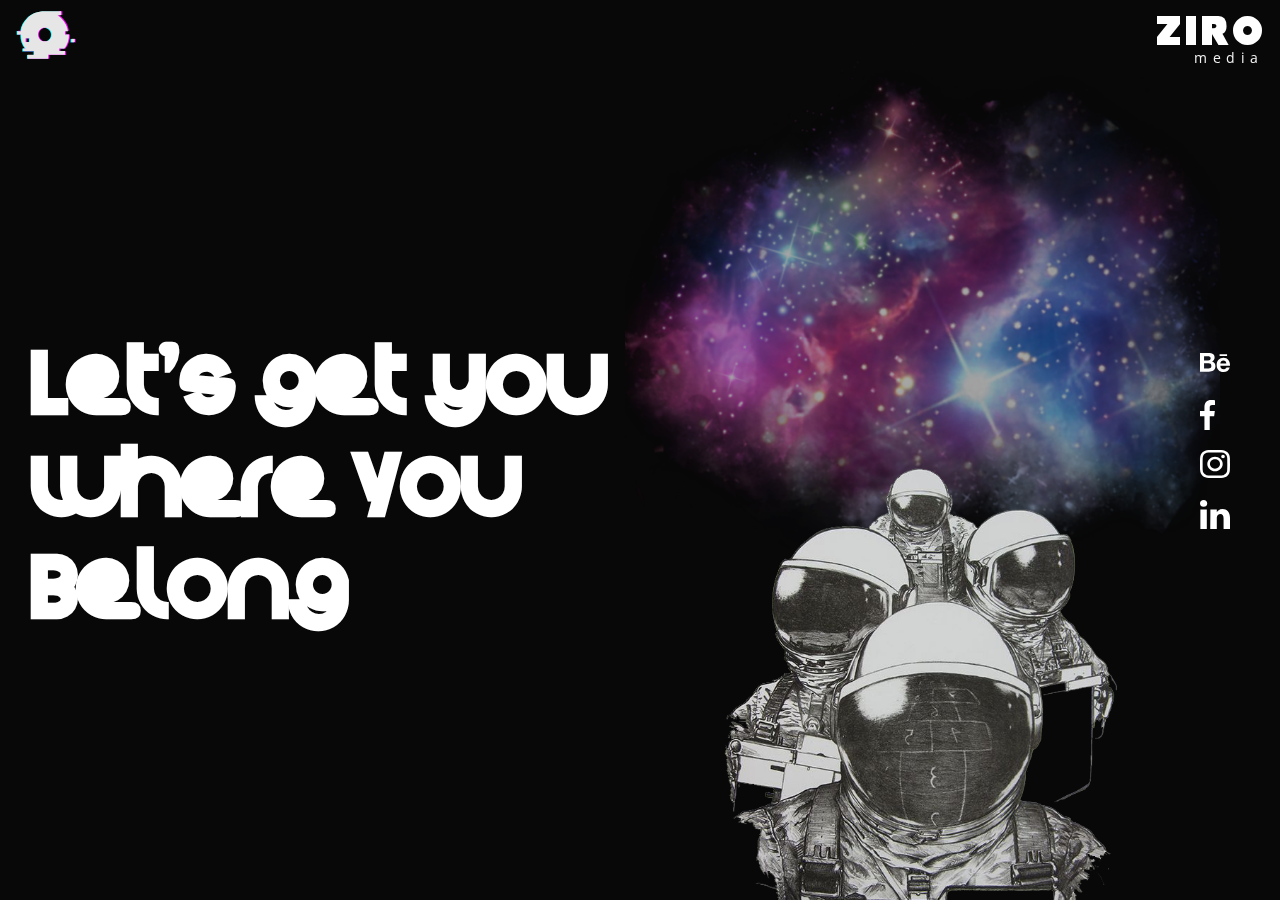
==== index.html @ 58725775 "Initial commit" ====
<!DOCTYPE html>
<html>
<head>
  <meta charset="UTF-8">
  <meta name="description" content="">
  <meta name="viewport" content="width=device-width, initial-scale=1, shrink-to-fit=no">
  <title>ZIRO-MEDIA</title>
  <link rel="icon" href="assets/images/icons/favicon.ico">
  <link href="assets/css/font-awesome.min.css" rel="stylesheet">
  <link href="assets/css/bootstrap.min.css" rel="stylesheet">
  <link href="assets/css/owl.carousel.min.css" rel="stylesheet">
  <link href="assets/css/custom.css" rel="stylesheet">
  <link href="https://fonts.googleapis.com/css2?family=Open+Sans:wght@300;400;600;700&display=swap" rel="stylesheet">
</head>
<body>
  <nav class="navbar navbar-expand-sm py-0 top_nav">
    <a href=""><img src="assets/images/Mark 4.svg" width="60"></a>
    <a class="logo" href="#"><span class="ziro">ZIRO</span> <span class="media pl-3">media</span></a>

    <button class="navbar-toggler" type="button" data-toggle="collapse" data-target="#collapsibleNavbar">
      <span class="navbar-toggler-icon"></span>
    </button>
    <!-- <div class="collapse navbar-collapse" id="collapsibleNavbar">
      <ul class="navbar-nav">
        <li class="nav-item">
          <a class="nav-link" href="#">Link</a>
        </li>
        <li class="nav-item">
          <a class="nav-link" href="#">Link</a>
        </li>
        <li class="nav-item">
          <a class="nav-link" href="#">Link</a>
        </li>    
      </ul>
    </div> -->  
  </nav>
  <aside class="social">
    <ul>
      <li><a href="#"><img src="assets/images/icons/Behance.svg"></a></li>
      <li><a href="#"><img src="assets/images/icons/Facebook.svg"></a></li>
      <li><a href="#"><img src="assets/images/icons/Instagram.svg"></a></li>
      <li><a href="#"><img src="assets/images/icons/LinkedIn.svg"></a></li>
    </ul>
  </aside>
  <section class="home_banner">
    <div class="banner_text">
      <div class="position-relative">
        <div class="anim" data-text='Let’s get you where You Belong'>Let’s get you where You Belong</div>
      </div>
    </div>
    <div class="banner_img">
      <img src="assets/images/SpaceBG-h.png">
      <img src="assets/images/Astronauts.png">
    </div>
    
  </section>
  
  <!-- <div class="scanlines"></div> -->

  <!-- scripts -->
  <script src="assets/js/jquery-3.5.1.min.js"></script>
  <script src="assets/js/popper.min.js"></script>
  <script src="assets/js/bootstrap.min.js"></script>
  <script src="assets/js/owl.carousel.min.js"></script>
  <script src="assets/js/custom.js"></script>
</body>
</html>
---- assets/css/custom.css ----
body{
    max-width: 1366px;
    margin: auto;
    color: #000000DE;
    font-family: 'Open Sans', sans-serif;
    letter-spacing: .11px;
    font-weight: 400;
    font-size: 14px;
    background: #080808;
}
*{
    box-sizing: border-box;
}
@font-face {
  font-family: 'crystal-lake-font';
  src: local('crystal lake font'), url(../font/Crystal-Lake.woff) format('woff');
}
@font-face {
  font-family: 'mad-hacker-font';
  src: local('mad hacker font'), url(../font/MadHacker-YYqv.woff) format('woff');
}
@font-face {
  font-family: 'SonOfAGlitch';
  src: url(../font/SonOfAGlitch-pK7d.woff) format('woff');
}
.mad{
    font-family: 'mad-hacker-font', sans-serif;
}
.crystal{
    font-family: 'crystal-lake-font', sans-serif;
}
.son{
    font-family: 'SonOfAGlitch', sans-serif;
}
.logo{
    display: flex;
    align-items: flex-end;
    margin-left: auto;
    flex-flow: column;
}
.logo .ziro{
    color: #fff;
    display: block;
    font-size: 42px;
    line-height: 55px;
    font-family: 'mad-hacker-font', sans-serif;
    /*background-image: url(../images/ZIRO.png);*/
    /*background-repeat: repeat;
    -webkit-background-clip: text;
    -webkit-text-fill-color: transparent;*/
}
.logo .ziro.glitch::after{
    text-shadow: -5px 0 #17289c;
}
.logo .media{
    color: #F2F2F2;
    font-size: 14px;
    line-height: 25px;
    letter-spacing: 0.4em;
    margin-top: -10px;
}
.top_nav{
    position: fixed;
    top: 0;
    width: 100%;
    background: rgb(8 8 8 / 70%);
    z-index: 100;
    left: 0;
}
.font_8{
    font-size: 8px;
}
.font_12{
    font-size: 12px;
}
.font_14{
  font-size: 14px;
}
.font_16{
    font-size: 16px;
}
.font_18{
    font-size: 18px;
}
.font_20{
    font-size: 20px;
}
.font_22{
    font-size: 22px;
}
.font_24{
    font-size: 24px;
}
.font_26{
    font-size: 26px;
}
.font_32{
    font-size: 32px;
}
.font_38{
    font-size: 38px;
}
.font_46{
    font-weight: 46px;
}
.font_60{
    font-size: 60px;
}
.lh-18{
  line-height: 18px;
}
.lh-14{
    line-height: 14px;
}
.lh-22{
  line-height: 22px;
}
.lp_1_5{
  letter-spacing: 1.5px;
}
.mt_16{
    margin-top: 16px;
}
.mb_16{
    margin-bottom: 16px;
}
.mb_5{
    margin-bottom: 5px;
}
.my_24{
    margin-top: 24px;
    margin-bottom: 24px;
}
h1, h2, h3, h4, h5, h6{
  font-weight: 600!important;
}
button:focus, .form-control:focus, input:focus{
    outline: none;
    box-shadow: none;
}
a{
    color: #0076C0;
}
a:hover{
  text-decoration: none;
  color: #66caf9;
}
img{
  max-width: 100%;
}
input::-webkit-input-placeholder, input::-moz-placeholder, input:-ms-input-placeholder, input:-moz-placeholder {
    color: #0A1A4699;
}
.btn{
    cursor: pointer;
    font-size: 18px;
    font-weight: bold;
    letter-spacing: 2px;
}
.glich_btn {
  display: block;
  position: relative;
  background: none;
  border: none;
  outline: none;
  cursor: pointer;
  margin-top: 10px;
  padding: 8px 30px;
  font-size: 0.75em;
  letter-spacing: 0.35em;
  text-align: center;
  text-transform: uppercase;
  border: 1px solid rgba(255, 255, 255, 0.2);
  transition: all 0.2s ease;
  color: #fff;
}
.glich_btn:before, .glich_btn:after {
  content: "SUBMIT";
  position: absolute;
  top: 0;
  left: 0;
  padding: 8px 0;
  width: 100%;
  -webkit-clip: rect(0px, 0px, 0px, 0px);
  clip: rect(0px, 0px, 0px, 0px);
  background: #fff;
  color: #000;
}
.glich_btn:before {
  left: -3px;
  top: -2px;
  text-shadow: 2px 0 #fff;
  box-shadow: 2px 0 #fff;
}
.glich_btn:after {
  left: 2px;
  bottom: -2px;
  text-shadow: -1px 0 #fff;
  box-shadow: -1px 0 #fff;
}
.glich_btn:hover {
  background: white;
  color: black;
}
.glich_btn:hover:before {
  animation: glitch-test 1.5s infinite linear alternate-reverse;
}
.glich_btn:hover:after {
  -webkit-animation: glitch-test 2s infinite linear alternate;
          animation: glitch-test 2s infinite linear alternate;
}

@-webkit-keyframes glitch-test {
  0% {
    clip: rect(-3px, 600px, 0px, 0px);
  }
  5.88235% {
    clip: rect(0px, 600px, 0px, 0px);
  }
  11.76471% {
    clip: rect(-3px, 600px, 0px, 0px);
  }
  17.64706% {
    clip: rect(-3px, 600px, 0px, 0px);
  }
  23.52941% {
    clip: rect(100px, 600px, 100px, 0px);
  }
  29.41176% {
    clip: rect(0px, 600px, 600px, 0px);
  }
  35.29412% {
    clip: rect(100px, 600px, 0px, 0px);
  }
  41.17647% {
    clip: rect(0px, 600px, 600px, 0px);
  }
  47.05882% {
    clip: rect(100px, 600px, 0px, 0px);
  }
  52.94118% {
    clip: rect(-3px, 600px, 0px, 0px);
  }
  58.82353% {
    clip: rect(100px, 450px, 100px, 0px);
  }
  64.70588% {
    clip: rect(0px, 450px, 0px, 0px);
  }
  70.58824% {
    clip: rect(100px, 450px, 100px, 0px);
  }
  76.47059% {
    clip: rect(0px, 450px, 0px, 0px);
  }
  82.35294% {
    clip: rect(0px, 450px, 0px, 0px);
  }
  88.23529% {
    clip: rect(0px, 450px, 0px, 0px);
  }
  94.11765% {
    clip: rect(0px, 450px, 0px, 0px);
  }
  100% {
    clip: rect(0px, 450px, 0px, 0px);
  }
}

@keyframes glitch-test {
  0% {
    clip: rect(-3px, 600px, 0px, 0px);
  }
  5.88235% {
    clip: rect(0px, 600px, 0px, 0px);
  }
  11.76471% {
    clip: rect(-3px, 600px, 0px, 0px);
  }
  17.64706% {
    clip: rect(-3px, 600px, 0px, 0px);
  }
  23.52941% {
    clip: rect(100px, 600px, 100px, 0px);
  }
  29.41176% {
    clip: rect(0px, 600px, 600px, 0px);
  }
  35.29412% {
    clip: rect(100px, 600px, 0px, 0px);
  }
  41.17647% {
    clip: rect(0px, 600px, 600px, 0px);
  }
  47.05882% {
    clip: rect(100px, 600px, 0px, 0px);
  }
  52.94118% {
    clip: rect(-3px, 600px, 0px, 0px);
  }
  58.82353% {
    clip: rect(100px, 450px, 100px, 0px);
  }
  64.70588% {
    clip: rect(0px, 450px, 0px, 0px);
  }
  70.58824% {
    clip: rect(100px, 450px, 100px, 0px);
  }
  76.47059% {
    clip: rect(0px, 450px, 0px, 0px);
  }
  82.35294% {
    clip: rect(0px, 450px, 0px, 0px);
  }
  88.23529% {
    clip: rect(0px, 450px, 0px, 0px);
  }
  94.11765% {
    clip: rect(0px, 450px, 0px, 0px);
  }
  100% {
    clip: rect(0px, 450px, 0px, 0px);
  }
}
.btn:focus, .btn:active{
    outline: unset!important;
    box-shadow: unset!important;
}
.btn-primary{
    background: #fff;
    color: #000;
    border-radius: 2px;
    height: 48px;
    min-width: 150px;
    border: 0;
}
.btn-primary:hover, .btn-primary:focus, .btn-primary:active, .btn-primary:not([disabled]):not(.disabled):active{
    background: #fff;
    color: #000;
}
.btn-secondary, .btn-secondary:hover, .btn-secondary:active, .btn-secondary:not([disabled]):not(.disabled):active{
    background: #EDF7F8;
    border: 1px solid #CBE2F2;
    border-radius: 5px;
    height: 40px;
    color: #0076C0;
}
.btn-type{
    border: 1px solid #CBE2F2;
    border-radius: 5px;
    height: 30px;
    letter-spacing: 0.89px;
    color: #0076C0;
    font-size: 10px;    
    background: transparent;
}
.red{
    color: #EE2A2F;
}
.gray{
  color: #00000099;
}
.white{
  color: #fff;
}
.ofwhite{
    color: #FDFAFA;
}
.dark{
    color: #0A1A46;
}
.blue{
  color: #0076C0;
}
.bg_white{
    background-color: #fff;
}
.bg_gray{
    background-color: #f2f2f2;
}
.bg_blue{
    background-color: #0076C0;
}
.normal{
    font-weight: 400;
}
.semi-bold{
    font-weight: 600;
}
.bold{
  font-weight: bold;
}
.round_10{
    border-radius: 10px;
}
.round_15{
    border-radius: 15px;
}
.round_all{
    border-radius: 100px;
}
input[type=radio]:checked+label{
    color: #424242;
}
/*input style*/
.form-group {
  position: relative;
  padding: 15px 0 0;
  margin-top: 10px;
}
.input {
  font-family: inherit;
  width: 100%;
  border: 0;
  border-bottom: 2px solid #9b9b9b;
  outline: 0;
  font-size: 1.3rem;
  color: #fff;
  padding: 7px 0;
  background: transparent;
  transition: border-color 0.2s;
}
.input::placeholder {
  color: transparent;
}
.input:placeholder-shown ~ label {
  font-size: 1.3rem;
  cursor: text;
  top: 20px;
}
label {
  position: absolute;
  top: 0;
  display: block;
  transition: 0.2s;
  font-size: 1rem;
  color: #9b9b9b;
}
.input:focus {
  padding-bottom: 6px;
  font-weight: 700;
  border-width: 3px;
  border-image: linear-gradient(to right, #11998e, #38ef7d);
  border-image-slice: 1;
}
.input:focus ~ label {
  position: absolute;
  top: 0;
  display: block;
  transition: 0.2s;
  font-size: 1rem;
  color: #11998e;
  font-weight: 700;
}
.input:required, .input:invalid {
  box-shadow: none;
}
/*input style end*/
.row.sm{
    margin-right: -8px;
    margin-left: -8px;
}
.row.sm [class*="col-"]{
    padding-left: 8px;
    padding-right: 8px;
}
.border-left{
    border-left: 1px solid #D6D5D6;
}
.border-right{
    border-right: 1px solid #D6D5D6;
}
.border-right.twopx{
    border-right: 2px solid #D6D5D6;
}
.twopx_bottom{
    border-bottom: 2px solid #D6D5D6;
}
.bg_gradient{
    background: transparent linear-gradient(123deg, #00487C 0%, #8E0B4A 100%) 0% 0% no-repeat padding-box;
}
.social{
    position: fixed;
    right: 50px;
    top: 50%;
    transform: translateY(-50%);
    z-index: 10;
}
.social ul{
    list-style: none;
    padding: 0;
    margin: 0;
}
.social a{
    width: 30px;
    height: 30px;
    display: block;
    margin-bottom: 20px;
}
.social a img{
    max-height: 100%;
}
/*glitch css*/
.anim{
    color: #FFF;
}
.anim::after{
    position: absolute;
    content: attr(data-text);
    bottom: 0;
    left: 0;
    color: #263ae7;
    /*background-color: #242423;*/
    width: 100%;
    visibility: hidden;
}
.anim:hover{
    animation: glitch 4s infinite;
}
.anim:hover::after{
    animation: clip 4s infinite;
}

@keyframes glitch {
    // FIRST GLITCH
    30%{
        text-shadow: 4px -4px 0px rgba(60, 85, 255, 1);
    }
    32%{
        text-shadow: -4px 4px 0px rgba(255,85,0,1); 
    }
    0%, 28%, 34%{
        text-shadow: none;
    }
    31%,32%{
        transform: translate(-7px,7px);
    }
    32%,33%{
        transform: translate(7px,-7px);
    }
    31%,33%{
        transform: translatex(0);
    }
    
    // SECOND GLITCH
    50%{
        text-shadow: 4px 4px 0px rgba(60, 85, 255, 1);
        
    }
    52%{
        text-shadow: -4px -4px 0px rgba(255,85,0,1);    
        
    }
    48%, 54%{
        text-shadow: none;
    }
    49%,52%{
        transform: translatex(0);
    }
    50%{
        transform: translate(7px,7px);
    }
    51%{
        transform: translate(-7px,-7px);
    }
}

@keyframes clip{
    28%, 31%{
        clip: none;
        left: 0;
        visibility: visible;
                color: #FFF;
    }
    30%{
        clip: rect(60px, 999px, 80px, 0px);
        left: -5px;
                color: #D1C9B8;
    }
    48%, 52%{
        clip: none;
        left: 0;
        visibility: visible;
                color: #FFF;
    }
    50%{
        clip: rect(30px, 999px, 55px, 0px);
        left: 5px;
                color: #D1C9B8;
    }
    
}
/*glitch css end*/

.home_banner{
    position: relative;
    padding-left: 30px;
    padding-right: 60px;
    height: calc(100vh - 70px);
    margin-top: 70px;
}
.home_banner .banner_img{
    width: 50%;
    transform: translate(100% , 0);
    position: relative;
    z-index: 1;
    height: 100%;
    max-height: 850px;
    text-align: center;
}
.home_banner .banner_img img{
    max-height: 100%;
    margin-top: -70px;
}
.home_banner .banner_img img:last-child{
    position: absolute;
    bottom: 0px;
    left: 50%;
    transform: translateX(-50%);
    width: auto;
    max-width: 400px;
    margin-top: 0;
}
.home_banner .glitch, .home_banner .glow{
    font-size: 100px;
}
.home_banner .banner_text{
    position: absolute;
    top: 50%;
    transform: translateY(-50%);
    line-height: 102px;
    width: 60%;
    font-family: 'crystal-lake-font', sans-serif;
    font-size: 80px;
    font-weight: bold; 
}
.intro .info{
    position: sticky;
    top: 70px;
    z-index: 1;
}
.intro .info ul{
    max-width: 991px;
    margin: auto;
    list-style: none;
    display: flex;
    justify-content: space-between;
    padding: 0;
    padding-bottom: 10px;
    
}
.intro .info:before{
    content: "";
    position: absolute;
    left: 0;
    top: 0;
    width: 100%;
    height: 100%;
    background: rgb(8 8 8 / 70%);
    z-index: -1;
}
.intro .info a{
    font-weight: 600;
    font-size: 20px;
    letter-spacing: 0.05em;
    color: #FDFAFA;
}
.intro .info a span{
    display: block;
    font-weight: 600;
    font-size: 161px;
    line-height: 82%;
    letter-spacing: -0.06em;
    color: #C4C4C4;
    font-family: 'Signika', sans-serif;
    text-shadow: -3px -4px 1px #999;
}
.intro .info a.page-scroll .anim{
    color: #66caf9;
}
.more_info{
    max-width: 991px;
    margin: auto;
    padding-top: 200px;
}
.intro {
    box-sizing: border-box;
    color: #fff;
    padding-top: 70px;
}
.intro .space_img{
    position: absolute;
    z-index: -1;
    max-width: 250px;
    top: 20px;
}
.intro .satalite_img{
    position: absolute;
    z-index: -1;
    max-width: 200px;
    top: 120px;
}
.intro .satalite_img img:last-child{
    position: absolute;
    top: 75px;
    left: 40px;
}
.intro .info a span.glitch{
    color: #7efcfc;
}
.intro .info a span.glitch::after{
    text-shadow: -5px 0 #2230e2;
}
.intro .text{
    width: 95%;
    font-weight: 300;
    font-size: 25px;
    line-height: 128.7%;
    letter-spacing: 0.285em;
    color: #FDFAFA;
}
.right_img{
    position: absolute;
    right: -200px;
    top: -80px;
    z-index: -1;
}
.right_img img:first-child{
    opacity: .5;
}
.right_img img:last-child{
    position: absolute;
    left: 30%;
}
.imhg1{
    background:url(../images/Clock-glitch.gif);
     background-blend-mode: multiply;
}
.tab_view{
    display: none;
}
.mob_view{
    display: none;
}
.text_heading{
    display: none;
}
/*special text*/
@keyframes animateShadow {
  0% {
    text-shadow: 0px 0px #252526, -1px 1px #252526, -2px 2px #252526, -3px 3px #252526, -4px 4px #252526, -5px 5px #252526, -6px 6px #252526, -7px 7px #252526, -8px 8px #252526, -9px 9px #252526, -10px 10px #252526, -11px 11px #252526, -12px 12px #252526, -13px 13px #252526, -14px 14px #252526, -15px 15px #252526, -16px 16px #252526, -17px 17px #252526, -18px 18px #252526, -19px 19px #252526, -20px 20px #252526, -21px 21px #313134, -22px 22px #313134, -23px 23px #313134, -24px 24px #313134, -25px 25px #313134, -26px 26px #313134, -27px 27px #313134, -28px 28px #313134, -29px 29px #313134, -30px 30px #313134, -31px 31px #313134, -32px 32px #313134, -33px 33px #313134, -34px 34px #313134, -35px 35px #313134, -36px 36px #313134, -37px 37px #313134, -38px 38px #313134, -39px 39px #313134, -40px 40px #313134, -41px 41px #3e3e40, -42px 42px #3e3e40, -43px 43px #3e3e40, -44px 44px #3e3e40, -45px 45px #3e3e40, -46px 46px #3e3e40, -47px 47px #3e3e40, -48px 48px #3e3e40, -49px 49px #3e3e40, -50px 50px #3e3e40, -51px 51px #3e3e40, -52px 52px #3e3e40, -53px 53px #3e3e40, -54px 54px #3e3e40, -55px 55px #3e3e40, -56px 56px #3e3e40, -57px 57px #3e3e40, -58px 58px #3e3e40, -59px 59px #3e3e40, -60px 60px #3e3e40, -61px 61px #4a4a4d, -62px 62px #4a4a4d, -63px 63px #4a4a4d, -64px 64px #4a4a4d, -65px 65px #4a4a4d, -66px 66px #4a4a4d, -67px 67px #4a4a4d, -68px 68px #4a4a4d, -69px 69px #4a4a4d, -70px 70px #4a4a4d, -71px 71px #4a4a4d, -72px 72px #4a4a4d, -73px 73px #4a4a4d, -74px 74px #4a4a4d, -75px 75px #4a4a4d, -76px 76px #4a4a4d, -77px 77px #4a4a4d, -78px 78px #4a4a4d, -79px 79px #4a4a4d, -80px 80px #4a4a4d, -81px 81px #575759, -82px 82px #575759, -83px 83px #575759, -84px 84px #575759, -85px 85px #575759, -86px 86px #575759, -87px 87px #575759, -88px 88px #575759, -89px 89px #575759, -90px 90px #575759, -91px 91px #575759, -92px 92px #575759, -93px 93px #575759, -94px 94px #575759, -95px 95px #575759, -96px 96px #575759, -97px 97px #575759, -98px 98px #575759, -99px 99px #575759, -100px 100px #575759;
  }
  20% {
    text-shadow: 0px 0px #313134, -1px 1px #313134, -2px 2px #313134, -3px 3px #313134, -4px 4px #313134, -5px 5px #313134, -6px 6px #313134, -7px 7px #313134, -8px 8px #313134, -9px 9px #313134, -10px 10px #313134, -11px 11px #313134, -12px 12px #313134, -13px 13px #313134, -14px 14px #313134, -15px 15px #313134, -16px 16px #313134, -17px 17px #313134, -18px 18px #313134, -19px 19px #313134, -20px 20px #313134, -21px 21px #3e3e40, -22px 22px #3e3e40, -23px 23px #3e3e40, -24px 24px #3e3e40, -25px 25px #3e3e40, -26px 26px #3e3e40, -27px 27px #3e3e40, -28px 28px #3e3e40, -29px 29px #3e3e40, -30px 30px #3e3e40, -31px 31px #3e3e40, -32px 32px #3e3e40, -33px 33px #3e3e40, -34px 34px #3e3e40, -35px 35px #3e3e40, -36px 36px #3e3e40, -37px 37px #3e3e40, -38px 38px #3e3e40, -39px 39px #3e3e40, -40px 40px #3e3e40, -41px 41px #4a4a4d, -42px 42px #4a4a4d, -43px 43px #4a4a4d, -44px 44px #4a4a4d, -45px 45px #4a4a4d, -46px 46px #4a4a4d, -47px 47px #4a4a4d, -48px 48px #4a4a4d, -49px 49px #4a4a4d, -50px 50px #4a4a4d, -51px 51px #4a4a4d, -52px 52px #4a4a4d, -53px 53px #4a4a4d, -54px 54px #4a4a4d, -55px 55px #4a4a4d, -56px 56px #4a4a4d, -57px 57px #4a4a4d, -58px 58px #4a4a4d, -59px 59px #4a4a4d, -60px 60px #4a4a4d, -61px 61px #575759, -62px 62px #575759, -63px 63px #575759, -64px 64px #575759, -65px 65px #575759, -66px 66px #575759, -67px 67px #575759, -68px 68px #575759, -69px 69px #575759, -70px 70px #575759, -71px 71px #575759, -72px 72px #575759, -73px 73px #575759, -74px 74px #575759, -75px 75px #575759, -76px 76px #575759, -77px 77px #575759, -78px 78px #575759, -79px 79px #575759, -80px 80px #575759, -81px 81px #252526, -82px 82px #252526, -83px 83px #252526, -84px 84px #252526, -85px 85px #252526, -86px 86px #252526, -87px 87px #252526, -88px 88px #252526, -89px 89px #252526, -90px 90px #252526, -91px 91px #252526, -92px 92px #252526, -93px 93px #252526, -94px 94px #252526, -95px 95px #252526, -96px 96px #252526, -97px 97px #252526, -98px 98px #252526, -99px 99px #252526, -100px 100px #252526;
  }
  40% {
    text-shadow: 0px 0px #3e3e40, -1px 1px #3e3e40, -2px 2px #3e3e40, -3px 3px #3e3e40, -4px 4px #3e3e40, -5px 5px #3e3e40, -6px 6px #3e3e40, -7px 7px #3e3e40, -8px 8px #3e3e40, -9px 9px #3e3e40, -10px 10px #3e3e40, -11px 11px #3e3e40, -12px 12px #3e3e40, -13px 13px #3e3e40, -14px 14px #3e3e40, -15px 15px #3e3e40, -16px 16px #3e3e40, -17px 17px #3e3e40, -18px 18px #3e3e40, -19px 19px #3e3e40, -20px 20px #3e3e40, -21px 21px #4a4a4d, -22px 22px #4a4a4d, -23px 23px #4a4a4d, -24px 24px #4a4a4d, -25px 25px #4a4a4d, -26px 26px #4a4a4d, -27px 27px #4a4a4d, -28px 28px #4a4a4d, -29px 29px #4a4a4d, -30px 30px #4a4a4d, -31px 31px #4a4a4d, -32px 32px #4a4a4d, -33px 33px #4a4a4d, -34px 34px #4a4a4d, -35px 35px #4a4a4d, -36px 36px #4a4a4d, -37px 37px #4a4a4d, -38px 38px #4a4a4d, -39px 39px #4a4a4d, -40px 40px #4a4a4d, -41px 41px #575759, -42px 42px #575759, -43px 43px #575759, -44px 44px #575759, -45px 45px #575759, -46px 46px #575759, -47px 47px #575759, -48px 48px #575759, -49px 49px #575759, -50px 50px #575759, -51px 51px #575759, -52px 52px #575759, -53px 53px #575759, -54px 54px #575759, -55px 55px #575759, -56px 56px #575759, -57px 57px #575759, -58px 58px #575759, -59px 59px #575759, -60px 60px #575759, -61px 61px #252526, -62px 62px #252526, -63px 63px #252526, -64px 64px #252526, -65px 65px #252526, -66px 66px #252526, -67px 67px #252526, -68px 68px #252526, -69px 69px #252526, -70px 70px #252526, -71px 71px #252526, -72px 72px #252526, -73px 73px #252526, -74px 74px #252526, -75px 75px #252526, -76px 76px #252526, -77px 77px #252526, -78px 78px #252526, -79px 79px #252526, -80px 80px #252526, -81px 81px #313134, -82px 82px #313134, -83px 83px #313134, -84px 84px #313134, -85px 85px #313134, -86px 86px #313134, -87px 87px #313134, -88px 88px #313134, -89px 89px #313134, -90px 90px #313134, -91px 91px #313134, -92px 92px #313134, -93px 93px #313134, -94px 94px #313134, -95px 95px #313134, -96px 96px #313134, -97px 97px #313134, -98px 98px #313134, -99px 99px #313134, -100px 100px #313134;
  }
  60% {
    text-shadow: 0px 0px #4a4a4d, -1px 1px #4a4a4d, -2px 2px #4a4a4d, -3px 3px #4a4a4d, -4px 4px #4a4a4d, -5px 5px #4a4a4d, -6px 6px #4a4a4d, -7px 7px #4a4a4d, -8px 8px #4a4a4d, -9px 9px #4a4a4d, -10px 10px #4a4a4d, -11px 11px #4a4a4d, -12px 12px #4a4a4d, -13px 13px #4a4a4d, -14px 14px #4a4a4d, -15px 15px #4a4a4d, -16px 16px #4a4a4d, -17px 17px #4a4a4d, -18px 18px #4a4a4d, -19px 19px #4a4a4d, -20px 20px #4a4a4d, -21px 21px #575759, -22px 22px #575759, -23px 23px #575759, -24px 24px #575759, -25px 25px #575759, -26px 26px #575759, -27px 27px #575759, -28px 28px #575759, -29px 29px #575759, -30px 30px #575759, -31px 31px #575759, -32px 32px #575759, -33px 33px #575759, -34px 34px #575759, -35px 35px #575759, -36px 36px #575759, -37px 37px #575759, -38px 38px #575759, -39px 39px #575759, -40px 40px #575759, -41px 41px #252526, -42px 42px #252526, -43px 43px #252526, -44px 44px #252526, -45px 45px #252526, -46px 46px #252526, -47px 47px #252526, -48px 48px #252526, -49px 49px #252526, -50px 50px #252526, -51px 51px #252526, -52px 52px #252526, -53px 53px #252526, -54px 54px #252526, -55px 55px #252526, -56px 56px #252526, -57px 57px #252526, -58px 58px #252526, -59px 59px #252526, -60px 60px #252526, -61px 61px #313134, -62px 62px #313134, -63px 63px #313134, -64px 64px #313134, -65px 65px #313134, -66px 66px #313134, -67px 67px #313134, -68px 68px #313134, -69px 69px #313134, -70px 70px #313134, -71px 71px #313134, -72px 72px #313134, -73px 73px #313134, -74px 74px #313134, -75px 75px #313134, -76px 76px #313134, -77px 77px #313134, -78px 78px #313134, -79px 79px #313134, -80px 80px #313134, -81px 81px #3e3e40, -82px 82px #3e3e40, -83px 83px #3e3e40, -84px 84px #3e3e40, -85px 85px #3e3e40, -86px 86px #3e3e40, -87px 87px #3e3e40, -88px 88px #3e3e40, -89px 89px #3e3e40, -90px 90px #3e3e40, -91px 91px #3e3e40, -92px 92px #3e3e40, -93px 93px #3e3e40, -94px 94px #3e3e40, -95px 95px #3e3e40, -96px 96px #3e3e40, -97px 97px #3e3e40, -98px 98px #3e3e40, -99px 99px #3e3e40, -100px 100px #3e3e40;
  }
  80% {
    text-shadow: 0px 0px #575759, -1px 1px #575759, -2px 2px #575759, -3px 3px #575759, -4px 4px #575759, -5px 5px #575759, -6px 6px #575759, -7px 7px #575759, -8px 8px #575759, -9px 9px #575759, -10px 10px #575759, -11px 11px #575759, -12px 12px #575759, -13px 13px #575759, -14px 14px #575759, -15px 15px #575759, -16px 16px #575759, -17px 17px #575759, -18px 18px #575759, -19px 19px #575759, -20px 20px #575759, -21px 21px #252526, -22px 22px #252526, -23px 23px #252526, -24px 24px #252526, -25px 25px #252526, -26px 26px #252526, -27px 27px #252526, -28px 28px #252526, -29px 29px #252526, -30px 30px #252526, -31px 31px #252526, -32px 32px #252526, -33px 33px #252526, -34px 34px #252526, -35px 35px #252526, -36px 36px #252526, -37px 37px #252526, -38px 38px #252526, -39px 39px #252526, -40px 40px #252526, -41px 41px #313134, -42px 42px #313134, -43px 43px #313134, -44px 44px #313134, -45px 45px #313134, -46px 46px #313134, -47px 47px #313134, -48px 48px #313134, -49px 49px #313134, -50px 50px #313134, -51px 51px #313134, -52px 52px #313134, -53px 53px #313134, -54px 54px #313134, -55px 55px #313134, -56px 56px #313134, -57px 57px #313134, -58px 58px #313134, -59px 59px #313134, -60px 60px #313134, -61px 61px #3e3e40, -62px 62px #3e3e40, -63px 63px #3e3e40, -64px 64px #3e3e40, -65px 65px #3e3e40, -66px 66px #3e3e40, -67px 67px #3e3e40, -68px 68px #3e3e40, -69px 69px #3e3e40, -70px 70px #3e3e40, -71px 71px #3e3e40, -72px 72px #3e3e40, -73px 73px #3e3e40, -74px 74px #3e3e40, -75px 75px #3e3e40, -76px 76px #3e3e40, -77px 77px #3e3e40, -78px 78px #3e3e40, -79px 79px #3e3e40, -80px 80px #3e3e40, -81px 81px #4a4a4d, -82px 82px #4a4a4d, -83px 83px #4a4a4d, -84px 84px #4a4a4d, -85px 85px #4a4a4d, -86px 86px #4a4a4d, -87px 87px #4a4a4d, -88px 88px #4a4a4d, -89px 89px #4a4a4d, -90px 90px #4a4a4d, -91px 91px #4a4a4d, -92px 92px #4a4a4d, -93px 93px #4a4a4d, -94px 94px #4a4a4d, -95px 95px #4a4a4d, -96px 96px #4a4a4d, -97px 97px #4a4a4d, -98px 98px #4a4a4d, -99px 99px #4a4a4d, -100px 100px #4a4a4d;
  }
  100% {
    text-shadow: 0px 0px #252526, -1px 1px #252526, -2px 2px #252526, -3px 3px #252526, -4px 4px #252526, -5px 5px #252526, -6px 6px #252526, -7px 7px #252526, -8px 8px #252526, -9px 9px #252526, -10px 10px #252526, -11px 11px #252526, -12px 12px #252526, -13px 13px #252526, -14px 14px #252526, -15px 15px #252526, -16px 16px #252526, -17px 17px #252526, -18px 18px #252526, -19px 19px #252526, -20px 20px #252526, -21px 21px #313134, -22px 22px #313134, -23px 23px #313134, -24px 24px #313134, -25px 25px #313134, -26px 26px #313134, -27px 27px #313134, -28px 28px #313134, -29px 29px #313134, -30px 30px #313134, -31px 31px #313134, -32px 32px #313134, -33px 33px #313134, -34px 34px #313134, -35px 35px #313134, -36px 36px #313134, -37px 37px #313134, -38px 38px #313134, -39px 39px #313134, -40px 40px #313134, -41px 41px #3e3e40, -42px 42px #3e3e40, -43px 43px #3e3e40, -44px 44px #3e3e40, -45px 45px #3e3e40, -46px 46px #3e3e40, -47px 47px #3e3e40, -48px 48px #3e3e40, -49px 49px #3e3e40, -50px 50px #3e3e40, -51px 51px #3e3e40, -52px 52px #3e3e40, -53px 53px #3e3e40, -54px 54px #3e3e40, -55px 55px #3e3e40, -56px 56px #3e3e40, -57px 57px #3e3e40, -58px 58px #3e3e40, -59px 59px #3e3e40, -60px 60px #3e3e40, -61px 61px #4a4a4d, -62px 62px #4a4a4d, -63px 63px #4a4a4d, -64px 64px #4a4a4d, -65px 65px #4a4a4d, -66px 66px #4a4a4d, -67px 67px #4a4a4d, -68px 68px #4a4a4d, -69px 69px #4a4a4d, -70px 70px #4a4a4d, -71px 71px #4a4a4d, -72px 72px #4a4a4d, -73px 73px #4a4a4d, -74px 74px #4a4a4d, -75px 75px #4a4a4d, -76px 76px #4a4a4d, -77px 77px #4a4a4d, -78px 78px #4a4a4d, -79px 79px #4a4a4d, -80px 80px #4a4a4d, -81px 81px #575759, -82px 82px #575759, -83px 83px #575759, -84px 84px #575759, -85px 85px #575759, -86px 86px #575759, -87px 87px #575759, -88px 88px #575759, -89px 89px #575759, -90px 90px #575759, -91px 91px #575759, -92px 92px #575759, -93px 93px #575759, -94px 94px #575759, -95px 95px #575759, -96px 96px #575759, -97px 97px #575759, -98px 98px #575759, -99px 99px #575759, -100px 100px #575759;
  }
}
.special_text{
  padding: 40px;
  overflow: hidden;
  margin: 50px auto;
  font-weight: bold;
  line-height: 0.9;
  font-size: 140px;
  text-align: left;
  color: #EDEEE9;
  font-family: 'SonOfAGlitch', sans-serif;
  text-shadow: 0px 0px #252526, -1px 1px #252526, -2px 2px #252526, -3px 3px #252526, -4px 4px #252526, -5px 5px #252526, -6px 6px #252526, -7px 7px #252526, -8px 8px #252526, -9px 9px #252526, -10px 10px #252526, -11px 11px #252526, -12px 12px #252526, -13px 13px #252526, -14px 14px #252526, -15px 15px #252526, -16px 16px #252526, -17px 17px #252526, -18px 18px #252526, -19px 19px #252526, -20px 20px #252526, -21px 21px #313134, -22px 22px #313134, -23px 23px #313134, -24px 24px #313134, -25px 25px #313134, -26px 26px #313134, -27px 27px #313134, -28px 28px #313134, -29px 29px #313134, -30px 30px #313134, -31px 31px #313134, -32px 32px #313134, -33px 33px #313134, -34px 34px #313134, -35px 35px #313134, -36px 36px #313134, -37px 37px #313134, -38px 38px #313134, -39px 39px #313134, -40px 40px #313134, -41px 41px #3e3e40, -42px 42px #3e3e40, -43px 43px #3e3e40, -44px 44px #3e3e40, -45px 45px #3e3e40, -46px 46px #3e3e40, -47px 47px #3e3e40, -48px 48px #3e3e40, -49px 49px #3e3e40, -50px 50px #3e3e40, -51px 51px #3e3e40, -52px 52px #3e3e40, -53px 53px #3e3e40, -54px 54px #3e3e40, -55px 55px #3e3e40, -56px 56px #3e3e40, -57px 57px #3e3e40, -58px 58px #3e3e40, -59px 59px #3e3e40, -60px 60px #3e3e40, -61px 61px #4a4a4d, -62px 62px #4a4a4d, -63px 63px #4a4a4d, -64px 64px #4a4a4d, -65px 65px #4a4a4d, -66px 66px #4a4a4d, -67px 67px #4a4a4d, -68px 68px #4a4a4d, -69px 69px #4a4a4d, -70px 70px #4a4a4d, -71px 71px #4a4a4d, -72px 72px #4a4a4d, -73px 73px #4a4a4d, -74px 74px #4a4a4d, -75px 75px #4a4a4d, -76px 76px #4a4a4d, -77px 77px #4a4a4d, -78px 78px #4a4a4d, -79px 79px #4a4a4d, -80px 80px #4a4a4d, -81px 81px #575759, -82px 82px #575759, -83px 83px #575759, -84px 84px #575759, -85px 85px #575759, -86px 86px #575759, -87px 87px #575759, -88px 88px #575759, -89px 89px #575759, -90px 90px #575759, -91px 91px #575759, -92px 92px #575759, -93px 93px #575759, -94px 94px #575759, -95px 95px #575759, -96px 96px #575759, -97px 97px #575759, -98px 98px #575759, -99px 99px #575759, -100px 100px #575759;
  animation-name: animateShadow;
  animation-duration: 1s;
  animation-iteration-count: infinite;
}
/*special text end*/
.hover_effect{
    color: #fff;
    font-size: 124px;
    line-height: 120px;
    letter-spacing: 0.01em;
    -webkit-text-stroke-color: #fff;
    transition: color ease .8s;
    -webkit-text-stroke-width: 2px;
    font-weight: bold;
    -webkit-text-fill-color: transparent;
    cursor: pointer;
}
.hover_effect:hover{
    -webkit-text-fill-color: #fff;
}
/*moon back ground*/
 @keyframes move-background {
  from {
    -webkit-transform: translate3d(0px, 0px, 0px);
  }
  to {
    -webkit-transform: translate3d(1000px, 0px, 0px);
  }
}
@-webkit-keyframes move-background {
  from {
    -webkit-transform: translate3d(0px, 0px, 0px);
  }
  to {
    -webkit-transform: translate3d(1000px, 0px, 0px);
  }
}
@-moz-keyframes move-background {
  from {
    -webkit-transform: translate3d(0px, 0px, 0px);
  }
  to {
    -webkit-transform: translate3d(1000px, 0px, 0px);
  }
}
@-webkit-keyframes move-background {
  from {
    -webkit-transform: translate3d(0px, 0px, 0px);
  }
  to {
    -webkit-transform: translate3d(1000px, 0px, 0px);
  }
}
.background-container {
  position: fixed;
  top: 0;
  left: 0;
  bottom: 0;
  right: 0;
}
.stars {
  background: black url(https://s3-us-west-2.amazonaws.com/s.cdpn.io/1231630/stars.png) repeat;
  position: absolute;
  top: 0;
  bottom: 0;
  left: 0;
  right: 0;
  display: block;
  z-index: 0;
}
.twinkling {
  width: 10000px;
  height: 100%;
  background: transparent url("https://s3-us-west-2.amazonaws.com/s.cdpn.io/1231630/twinkling.png") repeat;
  background-size: 1000px 1000px;
  position: absolute;
  right: 0;
  top: 0;
  bottom: 0;
  z-index: 2;
  -moz-animation: move-background 70s linear infinite;
  -ms-animation: move-background 70s linear infinite;
  -o-animation: move-background 70s linear infinite;
  -webkit-animation: move-background 70s linear infinite;
  animation: move-background 70s linear infinite;
}
.clouds {
  width: 10000px;
  height: 100%;
  background: transparent url("https://s3-us-west-2.amazonaws.com/s.cdpn.io/1231630/clouds_repeat.png") repeat;
  background-size: 1000px 1000px;
  position: absolute;
  right: 0;
  top: 0;
  bottom: 0;
  z-index: 3;
  -moz-animation: move-background 150s linear infinite;
  -ms-animation: move-background 150s linear infinite;
  -o-animation: move-background 150s linear infinite;
  -webkit-animation: move-background 150s linear infinite;
  animation: move-background 150s linear infinite;
}
.background-container img {
  height: 50vh;
  width: 50vh;
  position: absolute;
  z-index: 3;
  right: 20px;
  opacity: .8;
}
/*moon back graound end*/
.modal.full_width .modal-dialog{
    position: absolute;
    top: 0;
    left: 0;
    margin: 0;
    padding: 0;
    width: 100%;
    height: 100%;
    max-width: 100%;
    display: flex;
    justify-content: center;
    align-items: center;
    flex-direction: column;
}
.modal.full_width .modal-content{
    opacity: 0;
    transform: scale(0.8) translate3D(0, -20px, 0);
    transition: opacity 0.2s, transform 0.8s cubic-bezier(0.09, 0.52, 0.25, 1);
    text-align: center;
    display: flex;
    align-items: center;
    flex-direction: column;
    width: 100%;
    height: 100%;
    border: 0;
    padding: 0;
    background: #89E9C2;
    border-radius: unset;
}
.show.modal.full_width .modal-content{
    opacity: 1;
    transform: scale(1) translate3D(0, 0, 0);
}
.modal.full_width .modal-content .modal-body{
    width: 100%;
    padding: 0;
}
.modal.full_width .modal-content .close{
    position: absolute;
    right: 20px;
    top: 20px;
    font-size: 70px;
    font-weight: 100;
    opacity: 1;
    z-index: 10;
    cursor: pointer;
    text-shadow: 0 1px 0 #89E9C2;
}
.scrollable .items{
    color: #000;
    font-size: 18px;
    transition: 0.3s;
    transform: scale(.4);
    outline: 0!important;
    width: 100%!important;
}
.scrollable .items .heading{
    font-weight: bold;
    font-size: 100px;
}
.scrollable .items .info_s{
    font-size: 25px;
    font-weight: 300;
    padding-left: 50%;
    text-align: left;
}
.scroll_text{
    height: 100vh;
    width: 100%;
    overflow: hidden;
    padding: 25px;
}
.items.slick-active{
    transform: scale(1);
}
.items.slick-active + .items{
    transform: scale(.8);
}
.slick-arrow, .slick-dots{
    display: none!important;
}

/*media query*/

@media only screen and (max-width: 1199px){
    .home_banner .banner_text{ {
        font-size: 80px;
    }
}
@media only screen and (max-width: 991px){
    .home_banner .banner_text{
        font-size: 60px;
    }
    .intro .info{
        position: relative;
        flex-flow: column;
    }
    .intro .info a{
        display: flex;
        align-items: center;
        margin-bottom: 40px;
    }
    .intro .info a span{
        font-size: 72px;
        margin-right: 20px;
    }
    .more_info{
        padding-top: 40px;
    }
    .tab_view{
        display: block;
    }
    .intro .text{
        width: 90%;
        font-size: 13px;
        padding-left: 62px;
    }
    .text_heading{
        font-size: 18px;
        line-height: 23px;
        letter-spacing: 0.05em;
        color: #FDFAFA;
        font-family: 'crystal-lake-font';
        transform: translate(-75px, 112px) rotate(-90deg);
        display: inline-block;
        margin: 0;
        width: 200px;
        text-align: right;
    }
    .intro:before{
        content: unset;
    }
    .intro .info:before{
        content: unset;
    }
    .space_img, .satalite_img, .right_img{
        opacity: .8
    }
    .right_img{
        top: 50%;
        right: -60%;
    }
    .right_img img:last-child {
        left: 40%;
    }
}
@media only screen and (max-width: 767px){
    .mob_view{
        display: block;
    }
    .home_banner .banner_text{
        position: relative;
        top: 50px;
        transform: unset;
        width: 92%;
    }
    .home_banner .banner_img{
        width: 100%;
        transform: unset;
    }
}
@media only screen and (max-width: 575px){
    .home_banner .banner_text{
        width: 84%;
        line-height: 42px;
        font-size: 40px;
    }
}
@media only screen and (max-width: 435px){
    .home_banner{
        padding-right: 30px;
    }
    .home_banner .banner_text{
        width: 84%;
        line-height: 42px;
        font-size: 30px;
    }
}
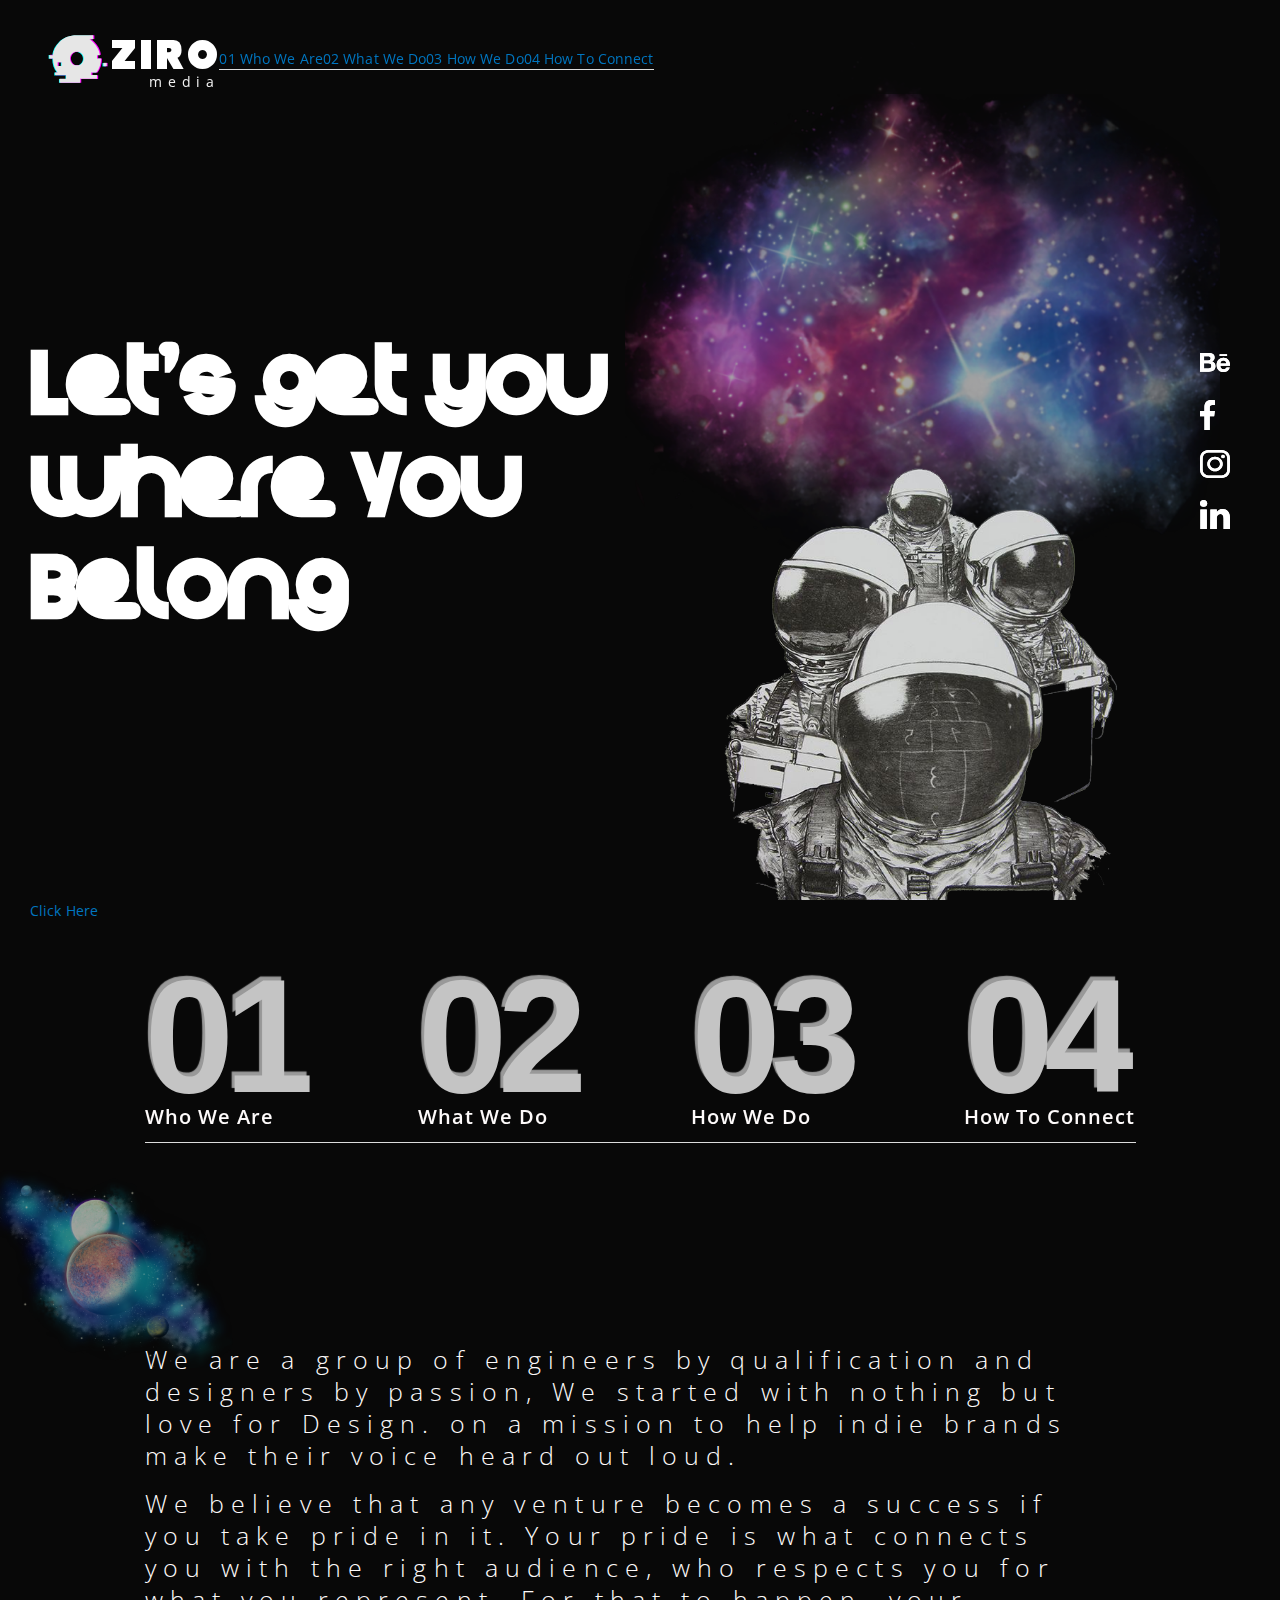
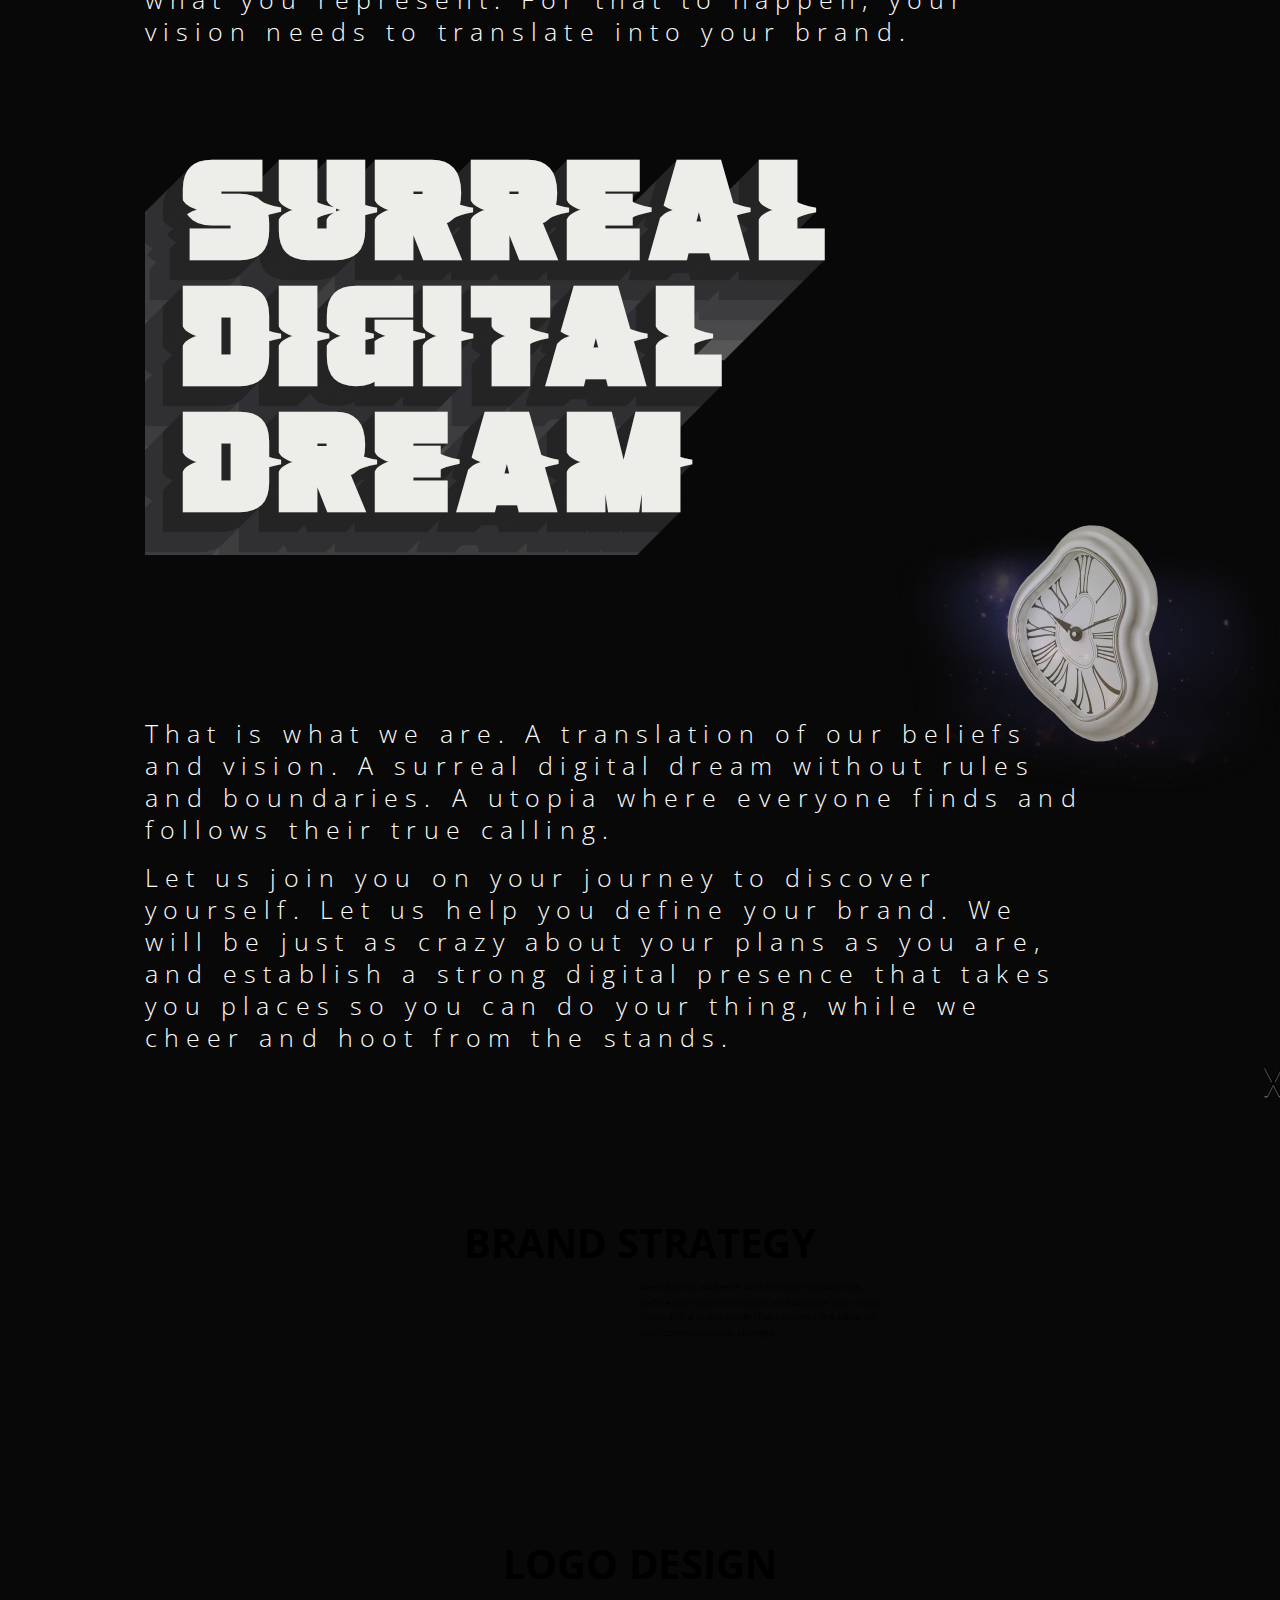
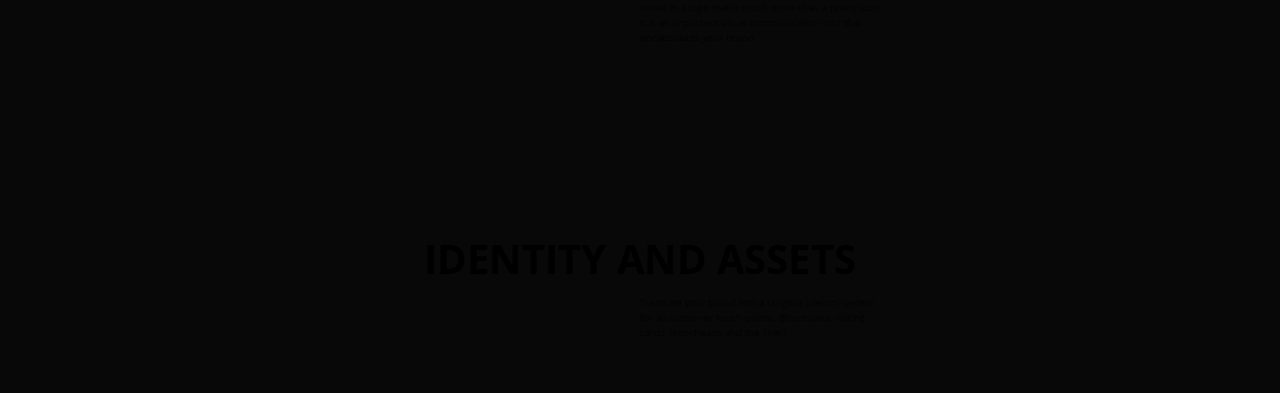
==== commit ba706b47: "index.html" ====
--- a/index.html
+++ b/index.html
@@ -13,28 +13,34 @@
   <link href="https://fonts.googleapis.com/css2?family=Open+Sans:wght@300;400;600;700&display=swap" rel="stylesheet">
 </head>
 <body>
-  <nav class="navbar navbar-expand-sm py-0 top_nav">
-    <a href=""><img src="assets/images/Mark 4.svg" width="60"></a>
-    <a class="logo" href="#"><span class="ziro">ZIRO</span> <span class="media pl-3">media</span></a>
-
+  <nav class="navbar navbar-expand-md py-0 top_nav px-5 pt-4">
+    <a href="javascript:void(0);" class="home_screen"><img src="assets/images/Mark 4.svg" width="60"></a>
+    <a class="logo home_screen" href="javascript:void(0);"><span class="ziro">ZIRO</span> <span class="media pl-3">media</span></a>
     <button class="navbar-toggler" type="button" data-toggle="collapse" data-target="#collapsibleNavbar">
-      <span class="navbar-toggler-icon"></span>
+      <span></span>
+      <span></span>
+      <span></span>
     </button>
-    <!-- <div class="collapse navbar-collapse" id="collapsibleNavbar">
-      <ul class="navbar-nav">
-        <li class="nav-item">
-          <a class="nav-link" href="#">Link</a>
-        </li>
-        <li class="nav-item">
-          <a class="nav-link" href="#">Link</a>
-        </li>
-        <li class="nav-item">
-          <a class="nav-link" href="#">Link</a>
-        </li>    
-      </ul>
-    </div> -->  
+    <div class="collapse navbar-collapse" id="collapsibleNavbar">
+      <div class="info">
+        <ul class="nav nav-tabs">
+          <li><a class="active" data-toggle="tab" href="#Who-We-Are"><span class="" data-text="01">01</span> Who We Are</a></li>
+          <li><a data-toggle="tab" href="#What-We-Do"><span class="" data-text="02">02</span> What We Do</a></li>
+          <li><a data-toggle="tab" href="#How-We-Do"><span class="" data-text="03">03</span> How We Do</a></li>
+          <li><a data-toggle="tab" href="#How-To-Connect"><span class="" data-text="04">04</span> How To Connect</a></li>
+        </ul>
+      </div>
+      <aside class="social">
+        <ul>
+          <li><a href="#"><img src="assets/images/icons/Behance.svg"></a></li>
+          <li><a href="#"><img src="assets/images/icons/Facebook.svg"></a></li>
+          <li><a href="#"><img src="assets/images/icons/Instagram.svg"></a></li>
+          <li><a href="#"><img src="assets/images/icons/LinkedIn.svg"></a></li>
+        </ul>
+      </aside>
+    </div> 
   </nav>
-  <aside class="social">
+  <aside class="social social_web">
     <ul>
       <li><a href="#"><img src="assets/images/icons/Behance.svg"></a></li>
       <li><a href="#"><img src="assets/images/icons/Facebook.svg"></a></li>
@@ -42,6 +48,7 @@
       <li><a href="#"><img src="assets/images/icons/LinkedIn.svg"></a></li>
     </ul>
   </aside>
+
   <section class="home_banner">
     <div class="banner_text">
       <div class="position-relative">
@@ -52,16 +59,275 @@
       <img src="assets/images/SpaceBG-h.png">
       <img src="assets/images/Astronauts.png">
     </div>
-    
+    <a href="javascript:void(0);" class="next_page ">Click Here<br><i class="arrow down"></i></a>
   </section>
   
-  <!-- <div class="scanlines"></div> -->
+  <section class="info_section hide">
+    <div class="intro">
+      <div class="info info_web">
+        <ul class="nav nav-tabs">
+          <li><a class="active" data-toggle="tab" href="#Who-We-Are"><span class="" data-text="01">01</span> Who We Are</a></li>
+          <li><a data-toggle="tab" href="#What-We-Do"><span class="" data-text="02">02</span> What We Do</a></li>
+          <li><a data-toggle="tab" href="#How-We-Do"><span class="" data-text="03">03</span> How We Do</a></li>
+          <li><a data-toggle="tab" href="#How-To-Connect"><span class="" data-text="04">04</span> How To Connect</a></li>
+        </ul>
+      </div>
+      <div class="tab-content">
+        <div class="position-relative tab-pane fade in active show" id="Who-We-Are">
+          <span class="space_img"><img src="assets/images/SpaceBG.png"></span>
+          <div class="more_info">
+            <p class="text_heading">Who We Are</p>
+            <div class="text">
+              <p>We are a group of engineers by qualification and designers by passion, We started with nothing but love for Design. on a mission to help indie brands make their voice heard out loud.</p>
+              <p>We believe that any venture becomes a success if you take pride in it. Your pride is what connects you with the right audience, who respects you for what you represent. For that to happen, your vision needs to translate into your brand.</p>
+              <div class="special_text position-relative">
+                  SURREAL<br />
+                  DIGITAL<br />
+                  DREAM
+              </div>
+              <p class="position-relative py-5"><span class="right_img">
+                <img src="assets/images/SpaceBG2.png">
+                <img src="assets/images/DaliClock.png">
+              </span></p>
+              <p>That is what we are. A translation of our beliefs and vision. A surreal digital dream without rules and boundaries. A utopia where everyone finds and follows their true calling.</p> 
+
+              <p>Let us join you on your journey to discover yourself. Let us help you define your brand. We will be just as crazy about your plans as you are, and establish a strong digital presence that takes you places so you can do your thing, while we cheer and hoot from the stands.</p>
+            </div>
+          </div>
+        </div>
+        <div class="position-relative tab-pane fade in " id="What-We-Do">
+          <span class="space_img"><img src="assets/images/SpaceBG-1.png"></span>
+          <div class="more_info">
+            <p class="text_heading">What We Do</p>
+            <div class="text">
+              <p class="bold ml_-80 mt-md-5">THINGS WE DO FOR LOVE:</p>
+              <span class="hover_effect open_modal modal_1">BRANDING</span> 
+              <span class="hover_effect open_modal modal_2">WEBSITE</span>
+              <p class="position-relative py-5">
+                <span class="right_img wwd">
+                  <img src="assets/images/SpaceBG2.png">
+                  <img src="assets/images/DaliArtWindow.png">
+                </span>
+              </p>
+            </div>
+          </div>
+        </div>
+        <div class="position-relative tab-pane fade in" id="How-We-Do">
+          <div class="container-fluid px-md-5 mt-5 pt-md-5">
+            <p class="text_heading">How We Do</p>
+            <div class="text">
+              <span class="hover_effect">THE PROCESS</span>
+              <div class="row align-items-center mt-5">
+                <div class="col-md-3 text-center">
+                  <img src="assets/images/bcs.png">
+                </div>
+                <div class="col-md-9">
+                  <div class="hwd_info pb-5 mb-3">
+                    <span class="hover_effect">1</span>
+                    <span class="hover_effect">1</span>
+                    <p class="bold mb-4">BRAND CLARITY SESSION</p>
+                    <p>Our creative director checks in with you for a session that uncovers your vision and helps us understand what you have in mind. We discover your positioning, budget, target audience and brand values.</p>
+                  </div>
+                </div>
+              </div>
+              <div class="row align-items-center">
+                <div class="col-md-3 text-center">
+                  <img src="assets/images/sw.png">
+                </div>
+                <div class="col-md-9">
+                  <div class="hwd_info pb-5 mb-3">
+                    <span class="hover_effect">2</span>
+                    <span class="hover_effect">2</span>
+                    <p class="bold mb-4">STRATEGY WORKSHOP</p>
+                    <p>This leads to a little longer strategy workshop which aims to establish a two-way communicaiton. Your creative director now understands what you stand for, and is now ready to get into specifics. This is where the end goal is defined, challenges are identified, problems are creatively solved. This ends with our work being scoped and everyone being on the same page about the end results, charged up with the creative energy, ready to do the big work.</p>
+                  </div>
+                </div>
+              </div>
+              <div class="row align-items-center">
+                <div class="col-md-3 text-center">
+                  <img src="assets/images/vd.png">
+                </div>
+                <div class="col-md-9">
+                  <div class="hwd_info pb-5 mb-3">
+                    <span class="hover_effect">3</span>
+                    <span class="hover_effect">3</span>
+                    <p class="bold mb-4">VISUAL DESIGN</p>
+                    <p>We have a plan by now, and we are ready to start translating that into visual design. Our team presents you with two options where your brand can go. And we finalize a visual direction based on your inputs. This becomes the ultimate guide of your brand. It looks the part, sounds like it, too. This is what will guide all our marketing and communication efforts. That’s a breakthrough for sure.</p>
+                  </div>
+                </div>
+              </div>
+              <div class="row align-items-center">
+                <div class="col-md-3 text-center">
+                  <img src="assets/images/e_hwd.png">
+                </div>
+                <div class="col-md-9">
+                  <div class="hwd_info last pb-5 mb-3">
+                    <span class="hover_effect">4</span>
+                    <span class="hover_effect">4</span>
+                    <p class="bold mb-4">EXECUTION</p>
+                    <p>By now, our team knows your brand. In their head, they live and breathe by it everyday now. This is when we get to our machines and produce some amazing stuff, straight out of your dreams. You can be as involved as you would want to be in the whole process, and finally, we hand over your brand’s tangible assets and see you going for the win.</p>
+                  </div>
+                </div>
+              </div>
+            </div>
+          </div>
+        </div>
+        <div class="position-relative tab-pane fade in" id="How-To-Connect">
+          <span class="satalite_img">
+            <img src="assets/images/PinkClouds.png">
+            <img src="assets/images/Satellite.png">
+          </span>
+          <div class="more_info">
+          <p class="text_heading">How To Connect</p>
+          <div class="text pl-md-5 ml-md-5">
+            <div class="my-md-5 row">
+              <div class="col-md-6">
+                <p class="bold mb-md-5">Drop your Message:</p>
+                <form>
+                  <div class="form-group d-flex">
+                    <input class="input" type="text" name="" placeholder="Name">
+                    <label>Name:</label>
+                  </div>
+                  <div class="form-group d-flex">
+                    <input class="input" type="text" name="" placeholder="Company">
+                    <label>Company:</label>
+                  </div>
+                  <div class="form-group d-flex">
+                    <input class="input" type="email" name="" placeholder="Email">
+                    <label>Email:</label>
+                  </div>
+                  <div class="form-group d-flex">
+                    <input class="input" type="text" name="" placeholder="Phone">
+                    <label>Phone:</label>
+                  </div>
+                  <div class="form-group d-flex">
+                    <textarea class="input" placeholder="Message"></textarea>
+                    <label>Message:</label>
+                  </div>
+                  <div class="form-group mt-5">
+                    <button class="glich_btn" data-text="SUBMIT">SUBMIT</button>
+                  </div>
+                </form>
+              </div>
+              <div class="col-md-6 pl-md-5">
+                <p class="semi-bold">Give us a call at: </p>
+                <a href="tel:+91 8178 314 608" class="ofwhite mb-5">+91 8178 314 608</a>
+                <p class="semi-bold mt-4">Drop an email at:</p>
+                <a href="mailto:hi@ziromedia.in" class="ofwhite">hi@ziromedia.in</a>
+              </div>
+            </div>
+          </div>
+          </div>
+        </div>
+      </div>
+    </div>
+    <!-- modals -->
+    <div id="modal_box" class="modal_box">
+      <div id="bodymovin" class="bodymovin"></div>
+      <button id="close" class="close" name="close">╳</button>
+      <div class="modal_in">
+        <div class="modal__content">
+          <div class="scroll_text">
+            <div class="scrollable slider modal1" id="slider">
+              <div class="items">
+                <p class="text-center heading">BRAND STRATEGY</p>
+                <p class="info_s">Identify your audience and find your positioning. Define your brand’s mission and discover your vision. Distill it in a brand guide that becomes the bible for your communication strategy.</p>
+              </div>
+              <div class="items">
+                <p class="text-center heading">LOGO DESIGN</p>
+                <p class="info_s">Invest in a logo that is much more than a pretty icon. It is an important visual communication tool that encapsulates your brand.</p>
+              </div>
+              <div class="items">
+                <p class="text-center heading">IDENTITY AND ASSETS</p>
+                <p class="info_s">Translate your brand into a tangible identity system for all customer touch points. (Brochures, visiting cards, letterheads and the likes)</p>
+              </div>
+              <div class="items">
+                <p class="text-center heading">SOCIAL MEDIA PRESENCE</p>
+                <p class="info_s">Extend your brand’s presence digitally to social media. We can help with building a well defined social media strategy</p>
+              </div>
+            </div>  
+            <div class="scrollable slider modal2 hide" id="slider">
+              <div class="items">
+                <p class="text-center heading">WEBSITE DESIGN</p>
+                <p class="info_s">A functional, responsive website that is aesthetically and technically well designed. Something that your audience would love to discover online.</p>
+              </div>
+              <div class="items">
+                <p class="text-center heading">WEB DEVELOPMENT</p>
+                <p class="info_s">Our team of seasoned web developers commit to execute your vision to perfection. The result is a fast, responsive and well laid out representation of your brand online.</p>
+              </div>
+              <div class="items">
+                <p class="text-center heading">WIX, WORDPRESS, SHOPIFY</p>
+                <p class="info_s">Multi platform expertise with CMS based tools to help you create your ecommerce store or your personal blog.</p>
+              </div>
+            </div>
+          </div>
+        </div>
+      </div>
+    </div>
+    <!-- <div id="BRANDING" class="modal fade full_width" role="dialog">
+      <div class="modal-dialog">
+        <div class="modal-content">
+          <button type="button" class="close" data-dismiss="modal">&times;</button>
+          <div class="modal-body">
+            <div class="scroll_text">
+              <div class="scrollable slider" id="slider">
+                <div class="items">
+                  <p class="text-center heading">BRAND STRATEGY</p>
+                  <p class="info_s">Identify your audience and find your positioning. Define your brand’s mission and discover your vision. Distill it in a brand guide that becomes the bible for your communication strategy.</p>
+                </div>
+                <div class="items">
+                  <p class="text-center heading">LOGO DESIGN</p>
+                  <p class="info_s">Invest in a logo that is much more than a pretty icon. It is an important visual communication tool that encapsulates your brand.</p>
+                </div>
+                <div class="items">
+                  <p class="text-center heading">IDENTITY AND ASSETS</p>
+                  <p class="info_s">Translate your brand into a tangible identity system for all customer touch points. (Brochures, visiting cards, letterheads and the likes)</p>
+                </div>
+                <div class="items">
+                  <p class="text-center heading">SOCIAL MEDIA PRESENCE</p>
+                  <p class="info_s">Extend your brand’s presence digitally to social media. We can help with building a well defined social media strategy</p>
+                </div>
+              </div>
+            </div>
+          </div>
+        </div>
+      </div>
+    </div>
+    <div id="WEBSITE" class="modal fade full_width" role="dialog">
+      <div class="modal-dialog">
+        <div class="modal-content">
+          <button type="button" class="close" data-dismiss="modal">&times;</button>
+          <div class="modal-body">
+            <div class="scroll_text">
+              <div class="scrollable slider" id="slider">
+                <div class="items">
+                  <p class="text-center heading">WEBSITE DESIGN</p>
+                  <p class="info_s">A functional, responsive website that is aesthetically and technically well designed. Something that your audience would love to discover online.</p>
+                </div>
+                <div class="items">
+                  <p class="text-center heading">WEB DEVELOPMENT</p>
+                  <p class="info_s">Our team of seasoned web developers commit to execute your vision to perfection. The result is a fast, responsive and well laid out representation of your brand online.</p>
+                </div>
+                <div class="items">
+                  <p class="text-center heading">WIX, WORDPRESS, SHOPIFY</p>
+                  <p class="info_s">Multi platform expertise with CMS based tools to help you create your ecommerce store or your personal blog.</p>
+                </div>
+              </div>
+            </div>
+          </div>
+        </div>
+      </div>
+    </div> -->
+    <!-- modals end-->
+  </section>
 
   <!-- scripts -->
   <script src="assets/js/jquery-3.5.1.min.js"></script>
   <script src="assets/js/popper.min.js"></script>
   <script src="assets/js/bootstrap.min.js"></script>
   <script src="assets/js/owl.carousel.min.js"></script>
+  <script type="text/javascript" src="https://unpkg.com/slick-carousel@1.7.1"></script>
+  <script src="https://cdnjs.cloudflare.com/ajax/libs/bodymovin/5.7.8/lottie.min.js"></script>
   <script src="assets/js/custom.js"></script>
 </body>
 </html>
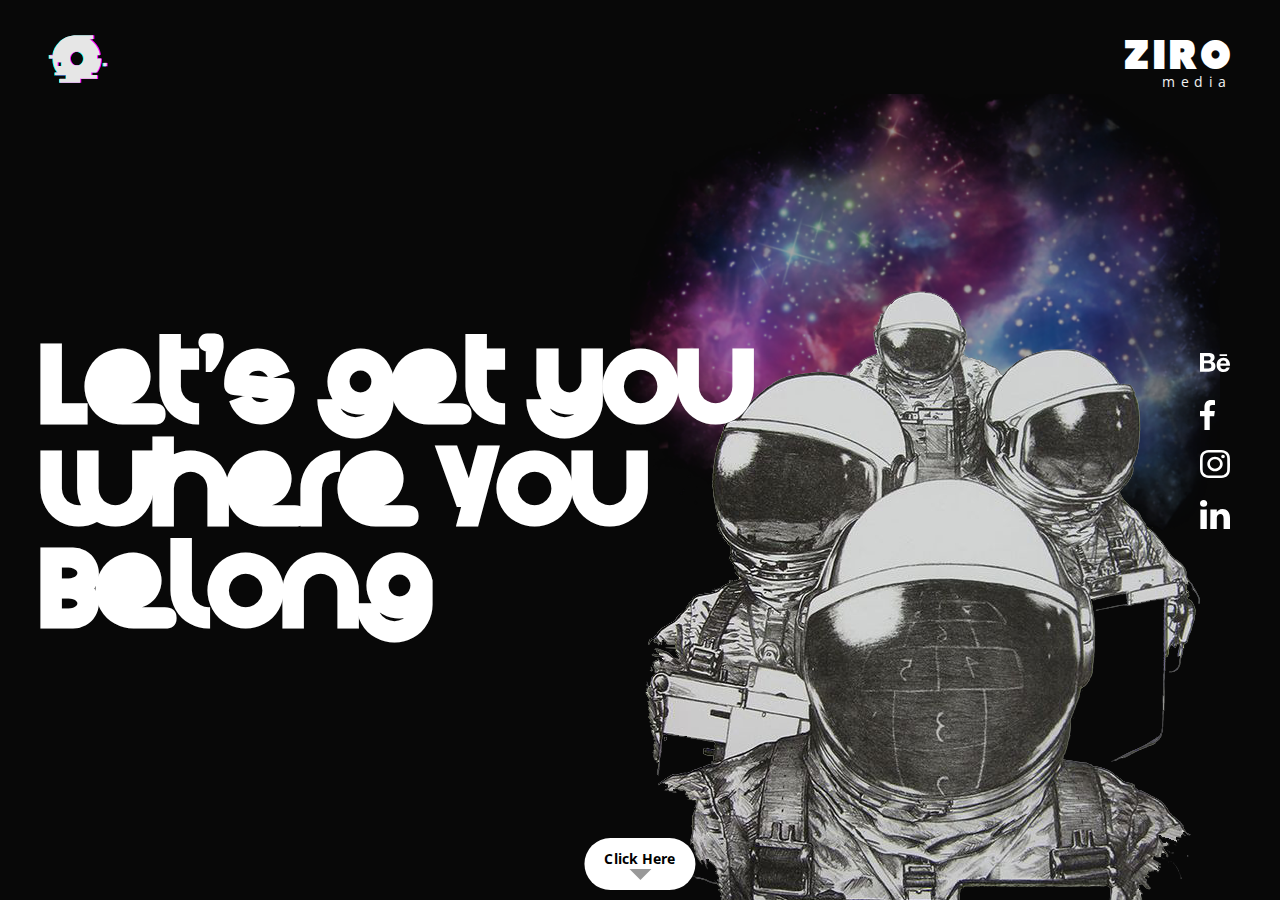
==== commit 035bf69e: "update" ====
--- a/index.html
+++ b/index.html
@@ -13,7 +13,7 @@
   <link href="https://fonts.googleapis.com/css2?family=Open+Sans:wght@300;400;600;700&display=swap" rel="stylesheet">
 </head>
 <body>
-  <nav class="navbar navbar-expand-md py-0 top_nav px-5 pt-4">
+  <nav class="navbar navbar-expand-md py-0 top_nav px-md-5 px-4 pt-md-4 pt-3 pb-md-0 pb-2">
     <a href="javascript:void(0);" class="home_screen"><img src="assets/images/Mark 4.svg" width="60"></a>
     <a class="logo home_screen" href="javascript:void(0);"><span class="ziro">ZIRO</span> <span class="media pl-3">media</span></a>
     <button class="navbar-toggler" type="button" data-toggle="collapse" data-target="#collapsibleNavbar">
@@ -66,17 +66,17 @@
     <div class="intro">
       <div class="info info_web">
         <ul class="nav nav-tabs">
-          <li><a class="active" data-toggle="tab" href="#Who-We-Are"><span class="" data-text="01">01</span> Who We Are</a></li>
-          <li><a data-toggle="tab" href="#What-We-Do"><span class="" data-text="02">02</span> What We Do</a></li>
-          <li><a data-toggle="tab" href="#How-We-Do"><span class="" data-text="03">03</span> How We Do</a></li>
-          <li><a data-toggle="tab" href="#How-To-Connect"><span class="" data-text="04">04</span> How To Connect</a></li>
+          <li><a class="active" data-toggle="tab" href="#Who-We-Are"><span class="" data-text="01">01</span> Who We Are.</a></li>
+          <li><a data-toggle="tab" href="#What-We-Do"><span class="" data-text="02">02</span> What We Do.</a></li>
+          <li><a data-toggle="tab" href="#How-We-Do"><span class="" data-text="03">03</span> How We Do.</a></li>
+          <li><a data-toggle="tab" href="#How-To-Connect"><span class="" data-text="04">04</span> How To Connect.</a></li>
         </ul>
       </div>
       <div class="tab-content">
         <div class="position-relative tab-pane fade in active show" id="Who-We-Are">
-          <span class="space_img"><img src="assets/images/SpaceBG.png"></span>
+          <!-- <span class="space_img"><img src="assets/images/SpaceBG.png"></span> -->
           <div class="more_info">
-            <p class="text_heading">Who We Are</p>
+            <p class="text_heading">Who We Are.</p>
             <div class="text">
               <p>We are a group of engineers by qualification and designers by passion, We started with nothing but love for Design. on a mission to help indie brands make their voice heard out loud.</p>
               <p>We believe that any venture becomes a success if you take pride in it. Your pride is what connects you with the right audience, who respects you for what you represent. For that to happen, your vision needs to translate into your brand.</p>
@@ -96,17 +96,17 @@
           </div>
         </div>
         <div class="position-relative tab-pane fade in " id="What-We-Do">
-          <span class="space_img"><img src="assets/images/SpaceBG-1.png"></span>
+          <!-- <span class="space_img"><img src="assets/images/SpaceBG-1.png"></span> -->
           <div class="more_info">
-            <p class="text_heading">What We Do</p>
+            <p class="text_heading">What We Do.</p>
             <div class="text">
-              <p class="bold ml_-80 mt-md-5">THINGS WE DO FOR LOVE:</p>
+              <p class="bold ml_-80 mt-md-5 mb-5">THINGS WE DO FOR LOVE:</p>
               <span class="hover_effect open_modal modal_1">BRANDING</span> 
               <span class="hover_effect open_modal modal_2">WEBSITE</span>
               <p class="position-relative py-5">
                 <span class="right_img wwd">
                   <img src="assets/images/SpaceBG2.png">
-                  <img src="assets/images/DaliArtWindow.png">
+                  <img src="assets/images/MonaLisa.png">
                 </span>
               </p>
             </div>
@@ -114,17 +114,17 @@
         </div>
         <div class="position-relative tab-pane fade in" id="How-We-Do">
           <div class="container-fluid px-md-5 mt-5 pt-md-5">
-            <p class="text_heading">How We Do</p>
+            <p class="text_heading">How We Do.</p>
             <div class="text">
-              <span class="hover_effect">THE PROCESS</span>
+              <span class="hover_effect no_effect">THE PROCESS</span>
               <div class="row align-items-center mt-5">
                 <div class="col-md-3 text-center">
                   <img src="assets/images/bcs.png">
                 </div>
                 <div class="col-md-9">
                   <div class="hwd_info pb-5 mb-3">
-                    <span class="hover_effect">1</span>
-                    <span class="hover_effect">1</span>
+                    <span class="hover_effect no_effect">1</span>
+                    <span class="hover_effect no_effect">1</span>
                     <p class="bold mb-4">BRAND CLARITY SESSION</p>
                     <p>Our creative director checks in with you for a session that uncovers your vision and helps us understand what you have in mind. We discover your positioning, budget, target audience and brand values.</p>
                   </div>
@@ -136,8 +136,8 @@
                 </div>
                 <div class="col-md-9">
                   <div class="hwd_info pb-5 mb-3">
-                    <span class="hover_effect">2</span>
-                    <span class="hover_effect">2</span>
+                    <span class="hover_effect no_effect">2</span>
+                    <span class="hover_effect no_effect">2</span>
                     <p class="bold mb-4">STRATEGY WORKSHOP</p>
                     <p>This leads to a little longer strategy workshop which aims to establish a two-way communicaiton. Your creative director now understands what you stand for, and is now ready to get into specifics. This is where the end goal is defined, challenges are identified, problems are creatively solved. This ends with our work being scoped and everyone being on the same page about the end results, charged up with the creative energy, ready to do the big work.</p>
                   </div>
@@ -149,8 +149,8 @@
                 </div>
                 <div class="col-md-9">
                   <div class="hwd_info pb-5 mb-3">
-                    <span class="hover_effect">3</span>
-                    <span class="hover_effect">3</span>
+                    <span class="hover_effect no_effect">3</span>
+                    <span class="hover_effect no_effect">3</span>
                     <p class="bold mb-4">VISUAL DESIGN</p>
                     <p>We have a plan by now, and we are ready to start translating that into visual design. Our team presents you with two options where your brand can go. And we finalize a visual direction based on your inputs. This becomes the ultimate guide of your brand. It looks the part, sounds like it, too. This is what will guide all our marketing and communication efforts. That’s a breakthrough for sure.</p>
                   </div>
@@ -162,8 +162,8 @@
                 </div>
                 <div class="col-md-9">
                   <div class="hwd_info last pb-5 mb-3">
-                    <span class="hover_effect">4</span>
-                    <span class="hover_effect">4</span>
+                    <span class="hover_effect no_effect">4</span>
+                    <span class="hover_effect no_effect">4</span>
                     <p class="bold mb-4">EXECUTION</p>
                     <p>By now, our team knows your brand. In their head, they live and breathe by it everyday now. This is when we get to our machines and produce some amazing stuff, straight out of your dreams. You can be as involved as you would want to be in the whole process, and finally, we hand over your brand’s tangible assets and see you going for the win.</p>
                   </div>
@@ -173,36 +173,36 @@
           </div>
         </div>
         <div class="position-relative tab-pane fade in" id="How-To-Connect">
-          <span class="satalite_img">
+          <!-- <span class="satalite_img">
             <img src="assets/images/PinkClouds.png">
             <img src="assets/images/Satellite.png">
-          </span>
+          </span> -->
           <div class="more_info">
-          <p class="text_heading">How To Connect</p>
+          <p class="text_heading">How To Connect.</p>
           <div class="text pl-md-5 ml-md-5">
             <div class="my-md-5 row">
               <div class="col-md-6">
                 <p class="bold mb-md-5">Drop your Message:</p>
                 <form>
                   <div class="form-group d-flex">
-                    <input class="input" type="text" name="" placeholder="Name">
-                    <label>Name:</label>
-                  </div>
-                  <div class="form-group d-flex">
-                    <input class="input" type="text" name="" placeholder="Company">
-                    <label>Company:</label>
-                  </div>
-                  <div class="form-group d-flex">
-                    <input class="input" type="email" name="" placeholder="Email">
-                    <label>Email:</label>
-                  </div>
-                  <div class="form-group d-flex">
-                    <input class="input" type="text" name="" placeholder="Phone">
-                    <label>Phone:</label>
-                  </div>
-                  <div class="form-group d-flex">
-                    <textarea class="input" placeholder="Message"></textarea>
-                    <label>Message:</label>
+                    <input id="name" class="input" type="text" name="" placeholder="Name">
+                    <label for="name">Name</label>
+                  </div>
+                  <div class="form-group d-flex">
+                    <input id="company" class="input" type="text" name="" placeholder="Company">
+                    <label for="company">Company</label>
+                  </div>
+                  <div class="form-group d-flex">
+                    <input id="email" class="input" type="email" name="" placeholder="Email">
+                    <label for="email">Email</label>
+                  </div>
+                  <div class="form-group d-flex">
+                    <input id="phone" class="input" type="text" name="" placeholder="Phone">
+                    <label for="phone">Phone</label>
+                  </div>
+                  <div class="form-group d-flex">
+                    <textarea id="message" class="input" placeholder="Message"></textarea>
+                    <label for="message">Message</label>
                   </div>
                   <div class="form-group mt-5">
                     <button class="glich_btn" data-text="SUBMIT">SUBMIT</button>
--- a/assets/css/custom.css
+++ b/assets/css/custom.css
@@ -1,12 +1,19 @@
 body{
     max-width: 1366px;
     margin: auto;
-    color: #000000DE;
+    color: #080808;
     font-family: 'Open Sans', sans-serif;
     letter-spacing: .11px;
     font-weight: 400;
     font-size: 14px;
     background: #080808;
+}
+body::-webkit-scrollbar {
+  display: none;
+}
+body {
+  -ms-overflow-style: none;
+  scrollbar-width: none;
 }
 *{
     box-sizing: border-box;
@@ -63,9 +70,11 @@
     position: fixed;
     top: 0;
     width: 100%;
-    background: rgb(8 8 8 / 70%);
+    background: #080808;
     z-index: 100;
-    left: 0;
+    max-width: 1366px;
+    left: 50%;
+    transform: translateX(-50%);
 }
 .font_8{
     font-size: 8px;
@@ -510,15 +519,15 @@
     content: attr(data-text);
     bottom: 0;
     left: 0;
-    color: #263ae7;
+    /*color: #263ae7;*/
     /*background-color: #242423;*/
     width: 100%;
     visibility: hidden;
 }
-.anim:hover{
+.anim, .info a.active span{
     animation: glitch 4s infinite;
 }
-.anim:hover::after{
+.anim::after, .info a.active span::after{
     animation: clip 4s infinite;
 }
 
@@ -595,7 +604,7 @@
 
 .home_banner{
     position: relative;
-    padding-left: 30px;
+    padding-left: 40px;
     padding-right: 60px;
     height: calc(100vh - 70px);
     margin-top: 70px;
@@ -606,7 +615,7 @@
     position: relative;
     z-index: 1;
     height: 100%;
-    max-height: 850px;
+    /*max-height: 850px;*/
     text-align: center;
 }
 .home_banner .banner_img img{
@@ -619,7 +628,6 @@
     left: 50%;
     transform: translateX(-50%);
     width: auto;
-    max-width: 400px;
     margin-top: 0;
 }
 .home_banner .glitch, .home_banner .glow{
@@ -632,15 +640,17 @@
     line-height: 102px;
     width: 60%;
     font-family: 'crystal-lake-font', sans-serif;
-    font-size: 80px;
+    font-size: 100px;
     font-weight: bold; 
+    z-index: 10;
 }
 .intro .info{
     position: sticky;
-    top: 70px;
-    z-index: 1;
-}
-.intro .info ul{
+    top: 94px;
+    z-index: 10;
+    padding: 0 40px;
+}
+.info ul{
     max-width: 991px;
     margin: auto;
     list-style: none;
@@ -648,41 +658,43 @@
     justify-content: space-between;
     padding: 0;
     padding-bottom: 10px;
-    
-}
-.intro .info:before{
+    border-bottom: 0;
+}
+.info:before{
     content: "";
     position: absolute;
     left: 0;
     top: 0;
     width: 100%;
     height: 100%;
-    background: rgb(8 8 8 / 70%);
+    background: #080808;
     z-index: -1;
 }
-.intro .info a{
+.info a{
     font-weight: 600;
-    font-size: 20px;
+    font-size: 18px;
     letter-spacing: 0.05em;
-    color: #FDFAFA;
-}
-.intro .info a span{
+    color: #ccc;
+}
+.info a span{
     display: block;
     font-weight: 600;
-    font-size: 161px;
+    font-size: 100px;
     line-height: 82%;
     letter-spacing: -0.06em;
-    color: #C4C4C4;
+    color: #ccc;
     font-family: 'Signika', sans-serif;
-    text-shadow: -3px -4px 1px #999;
-}
-.intro .info a.page-scroll .anim{
-    color: #66caf9;
+    /*text-shadow: -3px -4px 1px #999;*/
+}
+.info a.active span, .info a.active{
+  color: #fff;
 }
 .more_info{
-    max-width: 991px;
+    max-width: 767px;
     margin: auto;
-    padding-top: 200px;
+    padding-top: 100px;
+    padding-bottom: 50px;
+    position: relative;
 }
 .intro {
     box-sizing: border-box;
@@ -691,9 +703,12 @@
 }
 .intro .space_img{
     position: absolute;
-    z-index: -1;
     max-width: 250px;
     top: 20px;
+}
+#What-We-Do .space_img{
+  max-width: 400px;
+  top: -20px;
 }
 .intro .satalite_img{
     position: absolute;
@@ -706,32 +721,35 @@
     top: 75px;
     left: 40px;
 }
-.intro .info a span.glitch{
+.info a span.glitch{
     color: #7efcfc;
 }
-.intro .info a span.glitch::after{
+.info a span.glitch::after{
     text-shadow: -5px 0 #2230e2;
 }
 .intro .text{
     width: 95%;
     font-weight: 300;
-    font-size: 25px;
-    line-height: 128.7%;
+    font-size: 18px;
+    line-height: 28px;
     letter-spacing: 0.285em;
     color: #FDFAFA;
 }
 .right_img{
     position: absolute;
-    right: -200px;
-    top: -80px;
-    z-index: -1;
-}
-.right_img img:first-child{
+    right: -130px;
+    top: -150px;
+}
+.wwd.right_img{
+    top: -30px;
+}
+/*.right_img img:first-child{
     opacity: .5;
-}
+}*/
 .right_img img:last-child{
     position: absolute;
-    left: 30%;
+    right: 0;
+    top: -20px;
 }
 .imhg1{
     background:url(../images/Clock-glitch.gif);
@@ -768,12 +786,13 @@
   }
 }
 .special_text{
+  z-index: 1;
   padding: 40px;
   overflow: hidden;
   margin: 50px auto;
   font-weight: bold;
   line-height: 0.9;
-  font-size: 140px;
+  font-size: 132px;
   text-align: left;
   color: #EDEEE9;
   font-family: 'SonOfAGlitch', sans-serif;
@@ -786,17 +805,29 @@
 .hover_effect{
     color: #fff;
     font-size: 124px;
-    line-height: 120px;
+    line-height: 90px;
     letter-spacing: 0.01em;
     -webkit-text-stroke-color: #fff;
     transition: color ease .8s;
-    -webkit-text-stroke-width: 2px;
+    -webkit-text-stroke-width: 1px;
     font-weight: bold;
     -webkit-text-fill-color: transparent;
     cursor: pointer;
+    position: relative;
+    z-index: 1;
+    height: 90px;
+    display: block;
+    margin-bottom: 50px;
 }
 .hover_effect:hover{
     -webkit-text-fill-color: #fff;
+    transition: color ease .8s;
+}
+.hover_effect.no_effect:hover{
+  -webkit-text-fill-color:transparent;
+}
+.modal_2{
+  z-index: 2;
 }
 /*moon back ground*/
  @keyframes move-background {
@@ -944,16 +975,24 @@
     transform: scale(.4);
     outline: 0!important;
     width: 100%!important;
+    opacity: .2;
 }
 .scrollable .items .heading{
     font-weight: bold;
     font-size: 100px;
+    margin: 0;
 }
 .scrollable .items .info_s{
     font-size: 25px;
     font-weight: 300;
     padding-left: 50%;
     text-align: left;
+    margin: 0;
+}
+.slick-list{
+  margin-top: 25%;
+  transform: translateY(-50%);
+  min-height: 300px;
 }
 .scroll_text{
     height: 100vh;
@@ -963,6 +1002,7 @@
 }
 .items.slick-active{
     transform: scale(1);
+    opacity: 1;
 }
 .items.slick-active + .items{
     transform: scale(.8);
@@ -970,29 +1010,214 @@
 .slick-arrow, .slick-dots{
     display: none!important;
 }
+.navbar-toggler{
+  align-items: center;
+  justify-content: center;
+  height: 30px;
+  padding: 0;
+  width: 30px;
+  flex-flow: column;
+  margin-left: auto;
+}
+.navbar-toggler span{
+  display: block;
+  background: #fff;
+  height: 3px;
+  width: 100%;
+  margin-bottom: 6px; 
+  border-radius: 10px;
+  position: relative;
+}
+.navbar-toggler span:nth-child(2):before{
+  content: "";
+  border-top: 4px solid #fff;
+  border-left: 4px solid transparent;
+  transform: rotate(135deg);
+  position: absolute;
+  left: 4px;
+  bottom: -2px;
+}
+.navbar-toggler span:last-child{
+  margin-bottom: 0;
+}
+.ml_-80{
+  margin-left: -80px;
+}
+.hwd_info{
+  padding-left: 60px;
+  position:relative;
+}
+.hwd_info .hover_effect{
+  position: absolute;
+  left: -20px;
+  top: -10px;
+}
+.hwd_info .hover_effect:nth-child(2){
+  top: 20px;
+}
+.hwd_info:before{
+  content: "";
+  position: absolute;
+  bottom: 0;
+  height: calc(100% - 150px);
+  width: 1px;
+  left: 21px;
+  background-color: #fff; 
+}
+.hwd_info.last:before{
+  content: unset;
+}
+.next_page{
+  position: fixed;
+  bottom: 10px;
+  left: 50%;
+  transform: translateX(-50%);
+  background: #fff;
+  border-radius: 50px;
+  padding: 10px 20px;
+  color: #000!important;
+  text-align: center;
+  z-index: 11;
+  font-weight: bold;
+}
+@-webkit-keyframes downarrow {
+  0% { -webkit-transform: translateY(0); opacity: 0.4 }
+  100% { -webkit-transform: translateY(0.4em); opacity: 0.9 }
+}
+.arrow {
+  border-color:transparent;
+  border-style:solid;
+  border-width:0 .8em;
+  display:block;
+  height:0;
+  margin: auto;
+  opacity:0.4;
+  text-indent:-9999px;
+  transform-origin: 50% 50%;
+  width:0;
+}
+.down {
+  -webkit-animation: downarrow 0.6s infinite alternate ease-in-out;
+  border-top:.8em solid #000;
+}
+.hide{
+  display: none;
+}
+.modal_box{
+  position: fixed;
+  top: 0;
+  left: 0;
+  width: 100%;
+  z-index: 100;
+  display: none;
+  background-color: #444;
+}
+.modal_box.open{
+  display: block;
+  height: 100vh;
+}
+.modal_box .bodymovin {
+  width: 100%;
+  height: 100%;
+  display: block;
+  overflow: hidden;
+  transform: translate3d(0, 0, 0);
+  text-align: center;
+  opacity: 1;
 
+}
+.modal_box .close {
+  transition: opacity 0.4s ease 0.1s, color 0.2s, transform 0.2s;
+  opacity: 0;
+  border: none;
+  background: none;
+  position: fixed;
+  top: 1em;
+  right: 1em;
+  font-size: 2em;
+  padding: 1em;
+  cursor: pointer;
+  z-index: 1;
+}
+.open.modal_box .close {
+  opacity: 1;
+  z-index: 10000;
+}
+.modal_box .close:focus {
+  outline: none;
+  transform: scale(1.1);
+}
+.modal_box .modal_in {
+  position: absolute;
+  top: 0;
+  left: 0;
+  width: 100%;
+  height: 100%;
+}
+.modal__content {
+  opacity: 0;
+  transform: scale(0.8) translate3D(0, -20px, 0);
+  transition: opacity 0.2s, transform 0.8s cubic-bezier(0.09, 0.52, 0.25, 1);
+  text-align: center;
+  display: flex;
+  align-items: center;
+  flex-direction: column;
+  height: 100vh;
+  overflow: auto;
+}
+.open.modal_box .modal__content {
+  opacity: 1;
+  transform: scale(1) translate3D(0, 0, 0);
+}
+#Who-We-Are{
+  background-image: url(../images/SpaceBG.png);
+  background-position: left 195px;
+  background-repeat: no-repeat;
+  background-attachment: fixed;
+}
+#What-We-Do{
+  background-image: url(../images/SpaceBG-1.png);
+  background-position: left 195px;
+  background-repeat: no-repeat;
+  background-attachment: fixed;
+  background-size: 350px;
+  padding-bottom: 135px;
+}
+#How-We-Do{
+  background-image: url(../images/SpaceBG-1.png);
+  background-position: bottom right;
+  background-repeat: no-repeat;
+  background-attachment: fixed;
+  background-size: 350px;
+}
+#How-To-Connect{
+  /*background-image: url(../images/SpaceBG-1.png);*/
+  background: url(../images/PinkClouds.png) 0 190px no-repeat, url(../images/Satellite.png) 60px 280px no-repeat;
+  /*background-position: bottom right;
+  background-repeat: no-repeat;*/
+  background-attachment: fixed;
+  /*background-size: 350px;*/
+}
 /*media query*/
 
+@media only screen and (min-width: 768px){
+  .navbar-expand-md .navbar-collapse{
+    display: none!important;
+  }
+}
 @media only screen and (max-width: 1199px){
-    .home_banner .banner_text{ {
-        font-size: 80px;
+    .home_banner .banner_text{
+      font-size: 80px;
+      line-height: 85px;
     }
 }
 @media only screen and (max-width: 991px){
     .home_banner .banner_text{
+      font-size: 60px;
+      line-height: 65px;
+    }
+    .info a span{
         font-size: 60px;
-    }
-    .intro .info{
-        position: relative;
-        flex-flow: column;
-    }
-    .intro .info a{
-        display: flex;
-        align-items: center;
-        margin-bottom: 40px;
-    }
-    .intro .info a span{
-        font-size: 72px;
         margin-right: 20px;
     }
     .more_info{
@@ -1003,36 +1228,30 @@
     }
     .intro .text{
         width: 90%;
-        font-size: 13px;
+        font-size: 12px;
+        line-height: 16px;
         padding-left: 62px;
     }
-    .text_heading{
-        font-size: 18px;
-        line-height: 23px;
-        letter-spacing: 0.05em;
-        color: #FDFAFA;
-        font-family: 'crystal-lake-font';
-        transform: translate(-75px, 112px) rotate(-90deg);
-        display: inline-block;
-        margin: 0;
-        width: 200px;
-        text-align: right;
+    .intro .text p{
+      position: relative;
     }
     .intro:before{
         content: unset;
     }
-    .intro .info:before{
-        content: unset;
-    }
     .space_img, .satalite_img, .right_img{
         opacity: .8
     }
-    .right_img{
-        top: 50%;
-        right: -60%;
-    }
-    .right_img img:last-child {
-        left: 40%;
+    .ml_-80{
+      margin-left: -50px;
+    }
+    .scrollable .items .heading{
+      font-size: 60px;
+    }
+    .scrollable .items .info_s{
+      font-size: 14px;
+    }
+    .slick-list{
+      min-height: 170px;
     }
 }
 @media only screen and (max-width: 767px){
@@ -1048,6 +1267,95 @@
     .home_banner .banner_img{
         width: 100%;
         transform: unset;
+        max-height: calc(100vh - 250px);
+    }
+    .navbar-toggler{
+      display: flex!important;
+    }
+    .logo{
+      display: none;
+    }
+    .text_heading{
+      font-size: 18px;
+      line-height: 23px;
+      letter-spacing: 0.05em;
+      color: #FDFAFA;
+      font-family: 'crystal-lake-font';
+      transform: translate(-75px, 112px) rotate(-90deg);
+      display: inline-block;
+      margin: 0;
+      width: 200px;
+      text-align: right;
+      position: fixed;
+      top: 50px;
+    }
+    .info{
+      position: relative;
+      flex-flow: column;
+    }
+    .info:before{
+      content: unset;
+    }
+    .info ul{
+      flex-flow: column;
+    }
+    .info a{
+      display: flex;
+      align-items: center;
+      margin-top: 30px;
+      font-size: 16px;
+    }
+    .social_web{
+      display: none;
+    }
+    .social{
+      top: 30px;
+      transform: unset;
+      position: relative;
+      float: right;
+      right: 0;
+    }
+    .navbar-collapse .info{
+      width: calc(100% - 40px);
+      float: left;
+    }
+    .info_web{
+      display: none;
+    }
+    .hover_effect{
+      font-size: 4rem;
+      height: 75px;
+      margin-bottom: 0;
+    }
+    .right_img{
+      right: -12%;
+    }
+    .special_text{
+      font-size: 92px;
+    }
+    .hwd_info{
+      margin-top: 30px;
+    }
+    .ml_-80{
+      margin-left: 0;
+    }
+    .scrollable .items .heading{
+      font-size: 36px;
+    }
+    .home_screen img{
+      max-height: 30px;
+    }
+    .top_nav .navbar-collapse{
+      height: calc(100vh - 54px);
+    }
+    .home_banner{
+      margin-top: 54px;
+    }
+    .more_info {
+      padding-top: 0;
+    }
+    #Who-We-Are, #What-We-Do, #How-We-Do, #How-To-Connect{
+      background-size: 250px;
     }
 }
 @media only screen and (max-width: 575px){
@@ -1056,6 +1364,24 @@
         line-height: 42px;
         font-size: 40px;
     }
+    .special_text{
+      font-size: 38px;
+      max-width: 275px;
+    }
+    .scrollable .items .heading{
+      font-size: 26px;
+    }
+    .scrollable .items .info_s{
+      font-size: 12px;
+    }
+    .modal_box .close{
+      top: 0;
+      right: 0;
+      font-size: 1em;
+    }
+    .home_banner .banner_img{
+      max-height: calc(100vh - 180px);
+    }
 }
 @media only screen and (max-width: 435px){
     .home_banner{
@@ -1066,4 +1392,11 @@
         line-height: 42px;
         font-size: 30px;
     }
+    .hover_effect{
+      font-size: 2.5rem;
+      line-height: 3rem;
+      height: 50px;
+      margin-bottom: 0
+    }
+
 }